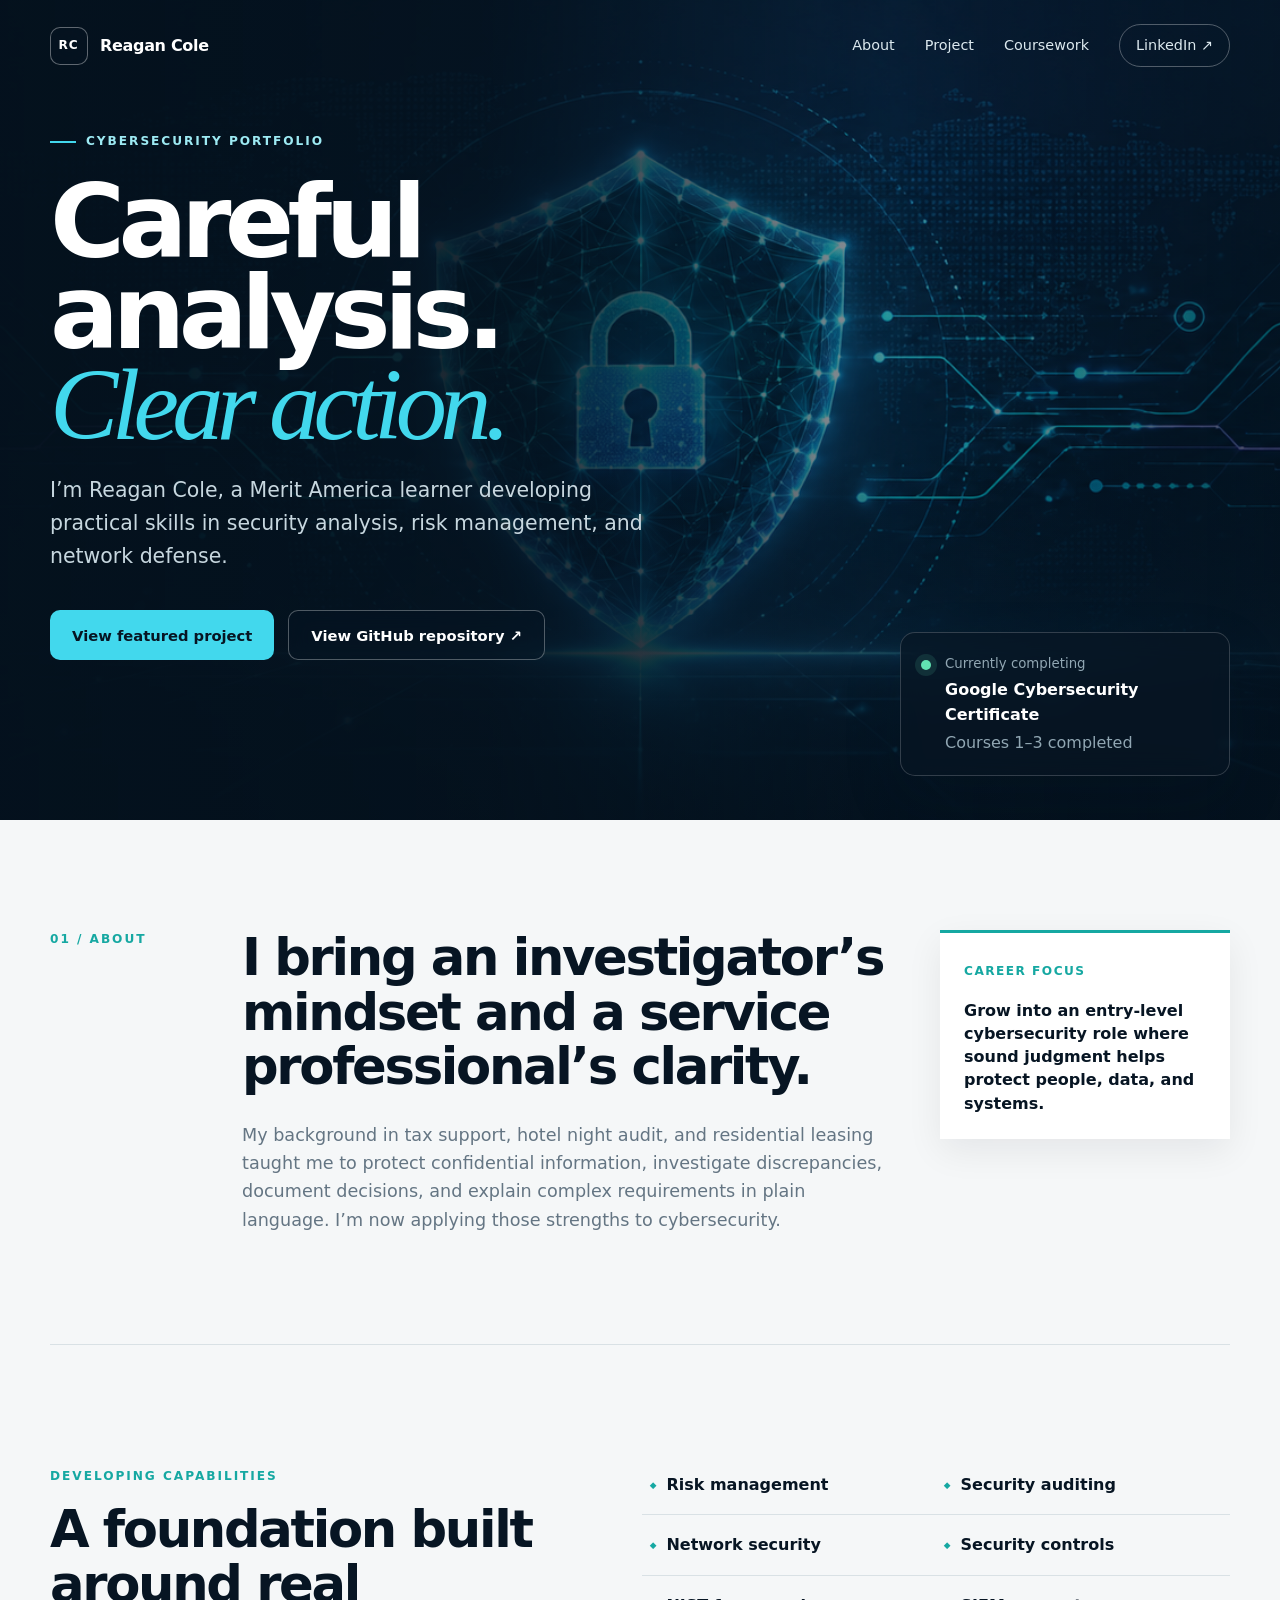
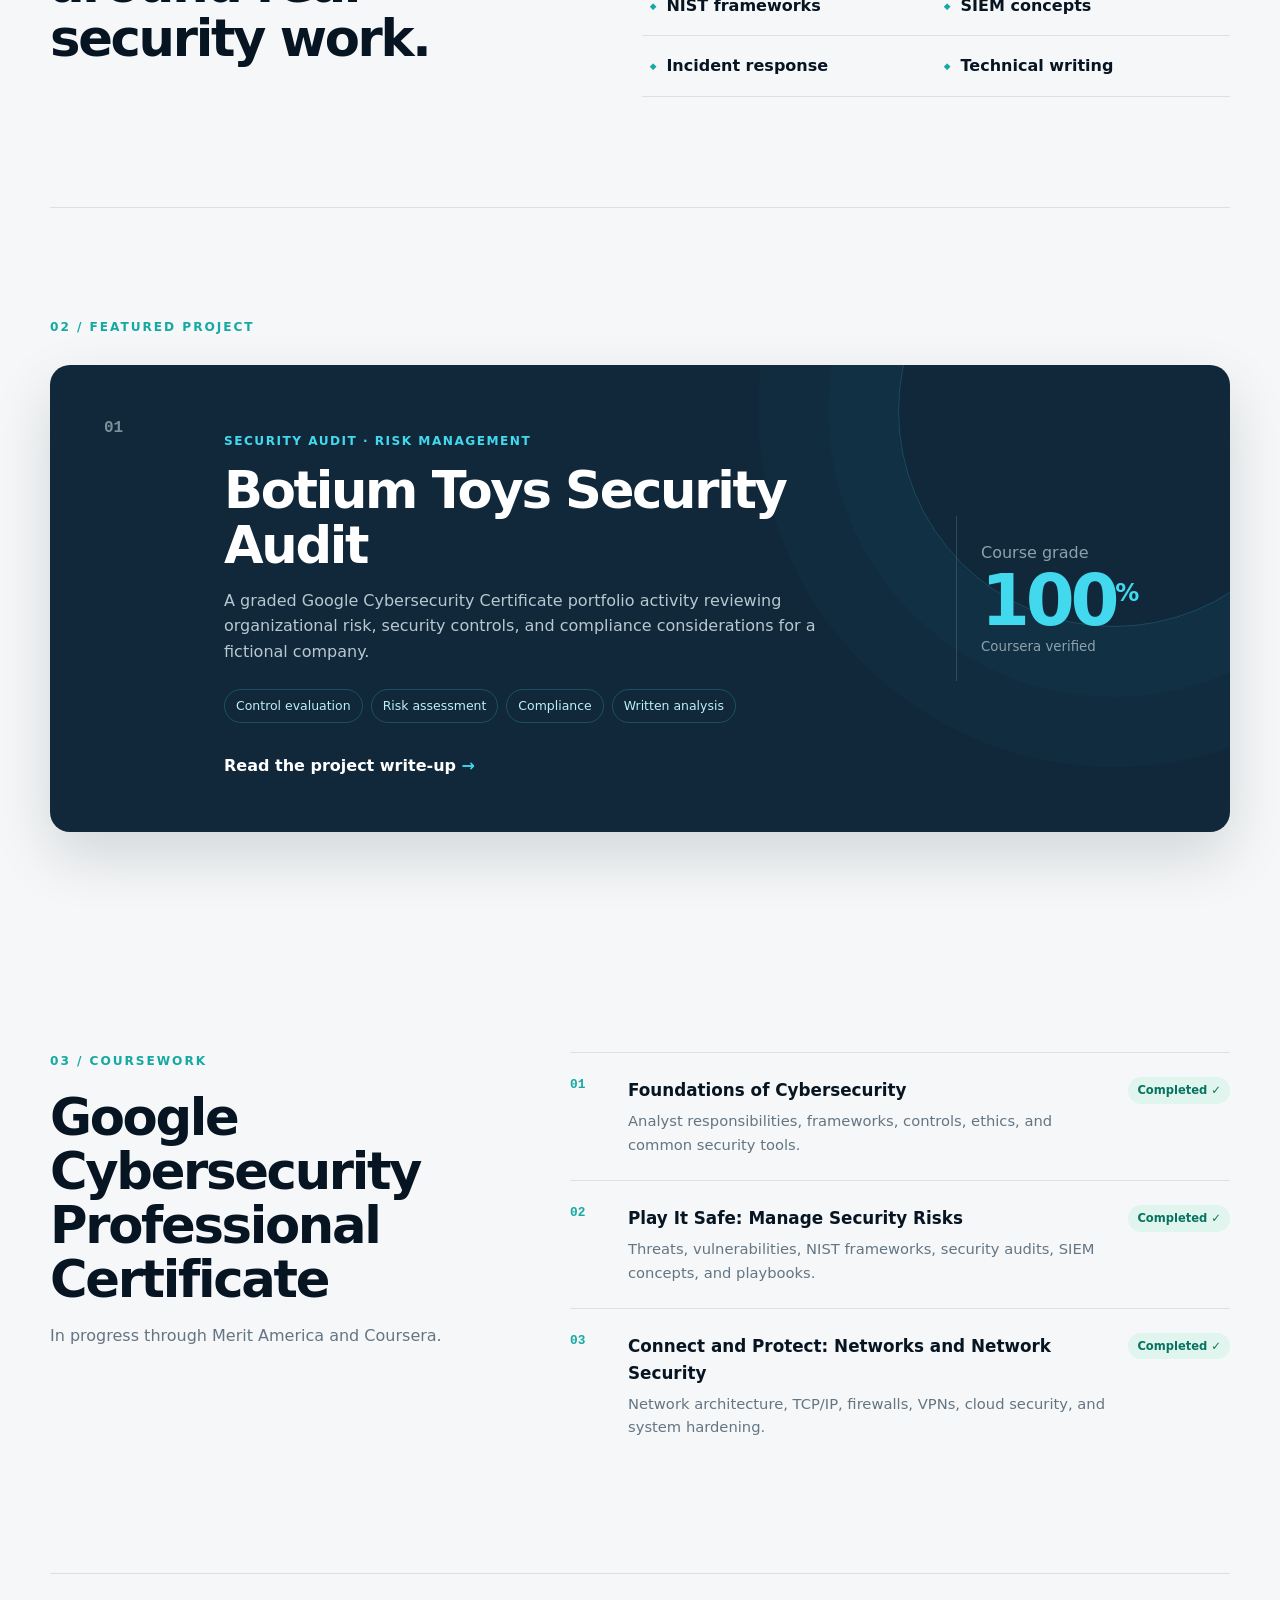
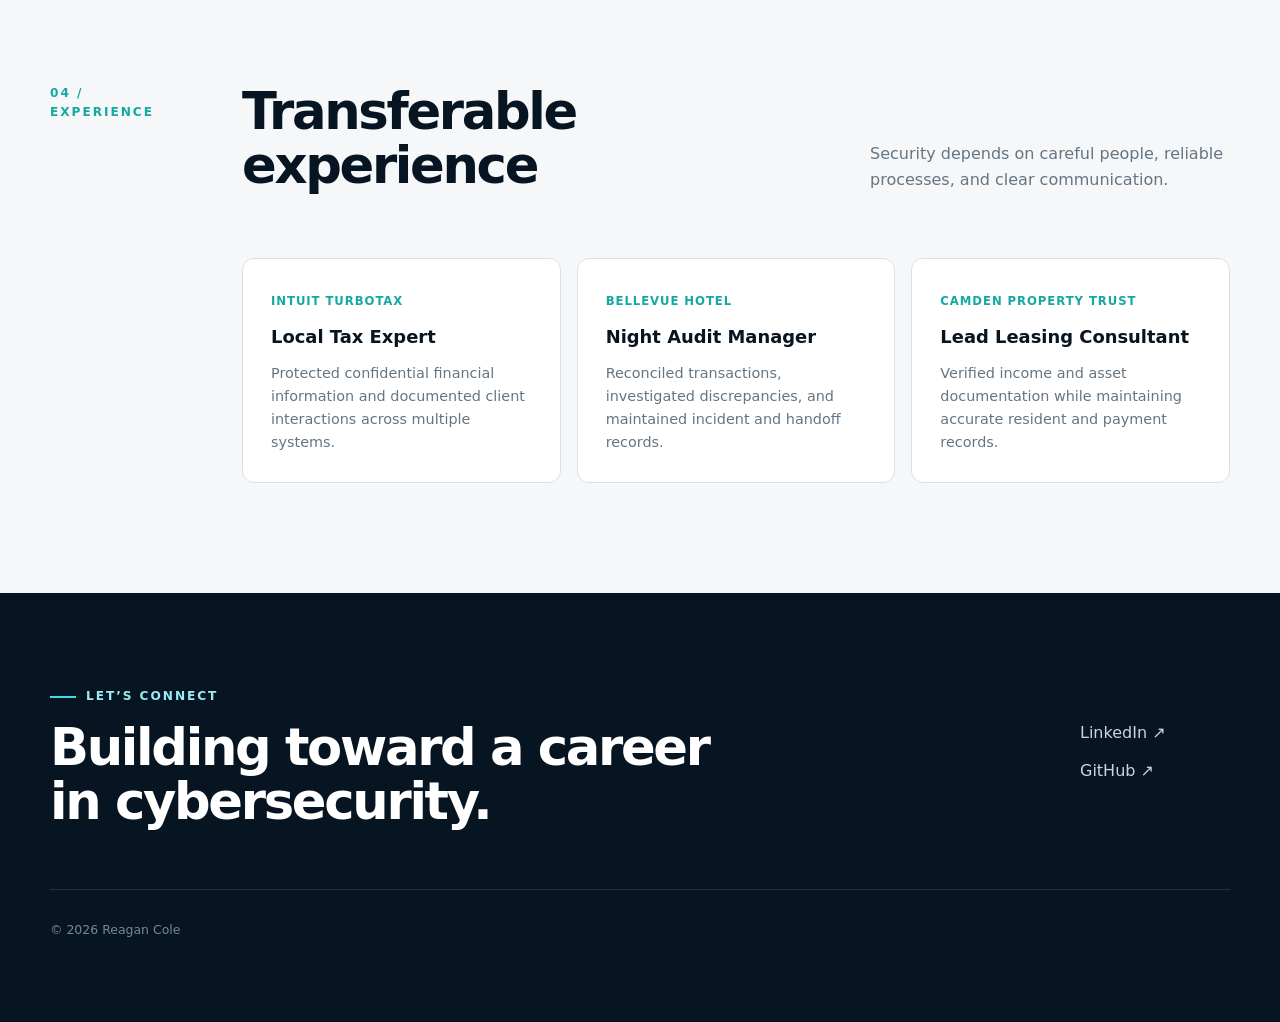
==== index.html @ c6ee8e2c "Add GitHub Pages portfolio site" ====
<!doctype html>
<html lang="en">
<head>
  <meta charset="utf-8">
  <meta name="viewport" content="width=device-width, initial-scale=1">
  <meta name="description" content="Reagan Cole's cybersecurity portfolio, featuring hands-on security projects and Google Cybersecurity Professional Certificate coursework.">
  <meta name="theme-color" content="#071523">
  <title>Reagan Cole | Cybersecurity Portfolio</title>
  <link rel="stylesheet" href="styles.css">
</head>
<body>
  <a class="skip-link" href="#main">Skip to content</a>

  <header class="site-header">
    <a class="brand" href="#top" aria-label="Reagan Cole, home">
      <span class="brand-mark" aria-hidden="true">RC</span>
      <span>Reagan Cole</span>
    </a>
    <nav aria-label="Main navigation">
      <a href="#about">About</a>
      <a href="#project">Project</a>
      <a href="#coursework">Coursework</a>
      <a class="nav-cta" href="https://www.linkedin.com/in/reagancole">LinkedIn ↗</a>
    </nav>
  </header>

  <main id="main">
    <section class="hero" id="top">
      <img class="hero-art" src="assets/cybersecurity-banner.png" alt="An illuminated digital shield connected to a global security network">
      <div class="hero-overlay"></div>
      <div class="hero-content">
        <p class="eyebrow"><span></span> Cybersecurity portfolio</p>
        <h1>Careful analysis.<br><em>Clear action.</em></h1>
        <p class="hero-copy">I’m Reagan Cole, a Merit America learner developing practical skills in security analysis, risk management, and network defense.</p>
        <div class="hero-actions">
          <a class="button button-primary" href="#project">View featured project</a>
          <a class="button button-secondary" href="https://github.com/rcole051494-star/cybersecurity-portfolio">View GitHub repository ↗</a>
        </div>
      </div>
      <div class="status-card" aria-label="Current learning status">
        <span class="status-dot" aria-hidden="true"></span>
        <div>
          <small>Currently completing</small>
          <strong>Google Cybersecurity Certificate</strong>
          <span>Courses 1–3 completed</span>
        </div>
      </div>
    </section>

    <section class="section intro" id="about">
      <div class="section-label">01 / About</div>
      <div class="intro-copy">
        <h2>I bring an investigator’s mindset and a service professional’s clarity.</h2>
        <p>My background in tax support, hotel night audit, and residential leasing taught me to protect confidential information, investigate discrepancies, document decisions, and explain complex requirements in plain language. I’m now applying those strengths to cybersecurity.</p>
      </div>
      <aside class="focus-note">
        <span>Career focus</span>
        <p>Grow into an entry-level cybersecurity role where sound judgment helps protect people, data, and systems.</p>
      </aside>
    </section>

    <section class="section skills" aria-labelledby="skills-heading">
      <div>
        <p class="section-label">Developing capabilities</p>
        <h2 id="skills-heading">A foundation built around real security work.</h2>
      </div>
      <div class="skill-grid">
        <span>Risk management</span>
        <span>Security auditing</span>
        <span>Network security</span>
        <span>Security controls</span>
        <span>NIST frameworks</span>
        <span>SIEM concepts</span>
        <span>Incident response</span>
        <span>Technical writing</span>
      </div>
    </section>

    <section class="section project-section" id="project">
      <div class="section-label">02 / Featured project</div>
      <article class="project-card">
        <div class="project-number">01</div>
        <div class="project-main">
          <p class="project-kicker">Security audit · Risk management</p>
          <h2>Botium Toys Security Audit</h2>
          <p>A graded Google Cybersecurity Certificate portfolio activity reviewing organizational risk, security controls, and compliance considerations for a fictional company.</p>
          <ul class="project-tags" aria-label="Project skills">
            <li>Control evaluation</li>
            <li>Risk assessment</li>
            <li>Compliance</li>
            <li>Written analysis</li>
          </ul>
          <a class="text-link" href="projects/botium-toys-security-audit/">Read the project write-up <span>→</span></a>
        </div>
        <div class="score" aria-label="Project grade: 100 percent">
          <span>Course grade</span>
          <strong>100<sup>%</sup></strong>
          <small>Coursera verified</small>
        </div>
      </article>
    </section>

    <section class="section coursework" id="coursework">
      <div class="coursework-heading">
        <div class="section-label">03 / Coursework</div>
        <h2>Google Cybersecurity Professional Certificate</h2>
        <p>In progress through Merit America and Coursera.</p>
      </div>
      <ol class="course-list">
        <li>
          <span class="course-index">01</span>
          <div><strong>Foundations of Cybersecurity</strong><p>Analyst responsibilities, frameworks, controls, ethics, and common security tools.</p></div>
          <span class="complete">Completed ✓</span>
        </li>
        <li>
          <span class="course-index">02</span>
          <div><strong>Play It Safe: Manage Security Risks</strong><p>Threats, vulnerabilities, NIST frameworks, security audits, SIEM concepts, and playbooks.</p></div>
          <span class="complete">Completed ✓</span>
        </li>
        <li>
          <span class="course-index">03</span>
          <div><strong>Connect and Protect: Networks and Network Security</strong><p>Network architecture, TCP/IP, firewalls, VPNs, cloud security, and system hardening.</p></div>
          <span class="complete">Completed ✓</span>
        </li>
      </ol>
    </section>

    <section class="section experience" id="experience">
      <div class="section-label">04 / Experience</div>
      <div class="experience-heading">
        <h2>Transferable experience</h2>
        <p>Security depends on careful people, reliable processes, and clear communication.</p>
      </div>
      <div class="experience-grid">
        <article><span>Intuit TurboTax</span><h3>Local Tax Expert</h3><p>Protected confidential financial information and documented client interactions across multiple systems.</p></article>
        <article><span>Bellevue Hotel</span><h3>Night Audit Manager</h3><p>Reconciled transactions, investigated discrepancies, and maintained incident and handoff records.</p></article>
        <article><span>Camden Property Trust</span><h3>Lead Leasing Consultant</h3><p>Verified income and asset documentation while maintaining accurate resident and payment records.</p></article>
      </div>
    </section>
  </main>

  <footer>
    <div>
      <p class="eyebrow"><span></span> Let’s connect</p>
      <h2>Building toward a career in cybersecurity.</h2>
    </div>
    <div class="footer-links">
      <a href="https://www.linkedin.com/in/reagancole">LinkedIn ↗</a>
      <a href="https://github.com/rcole051494-star">GitHub ↗</a>
    </div>
    <p class="copyright">© 2026 Reagan Cole</p>
  </footer>
</body>
</html>
---- styles.css ----
:root {
  --ink: #071523;
  --ink-soft: #10283a;
  --paper: #f5f7f8;
  --white: #ffffff;
  --muted: #647583;
  --line: #d9e1e5;
  --cyan: #42d8ed;
  --teal: #16a8a2;
  --blue: #2b79ff;
  --radius: 20px;
  --shadow: 0 24px 60px rgba(7, 21, 35, .14);
}

* { box-sizing: border-box; }
html { scroll-behavior: smooth; }
body { margin: 0; color: var(--ink); background: var(--paper); font-family: Inter, ui-sans-serif, system-ui, -apple-system, BlinkMacSystemFont, "Segoe UI", sans-serif; line-height: 1.6; }
a { color: inherit; }
.skip-link { position: fixed; z-index: 99; left: 1rem; top: -4rem; padding: .7rem 1rem; color: var(--white); background: var(--blue); border-radius: 8px; }
.skip-link:focus { top: 1rem; }

.site-header { position: absolute; z-index: 10; inset: 0 0 auto; display: flex; align-items: center; justify-content: space-between; width: min(1180px, calc(100% - 48px)); margin: 0 auto; padding: 24px 0; color: var(--white); }
.brand { display: flex; align-items: center; gap: 12px; font-weight: 720; text-decoration: none; letter-spacing: -.02em; }
.brand-mark { display: grid; place-items: center; width: 38px; height: 38px; border: 1px solid rgba(255,255,255,.36); background: rgba(7,21,35,.5); border-radius: 10px; font-size: .76rem; letter-spacing: .08em; backdrop-filter: blur(10px); }
nav { display: flex; align-items: center; gap: 30px; font-size: .9rem; }
nav a { color: #dce9ef; text-decoration: none; }
nav a:hover, nav a:focus-visible { color: var(--cyan); }
.nav-cta { padding: 9px 16px; border: 1px solid rgba(255,255,255,.3); border-radius: 999px; }

.hero { position: relative; min-height: 760px; display: grid; align-items: center; overflow: hidden; color: var(--white); background: var(--ink); }
.hero-art, .hero-overlay { position: absolute; inset: 0; width: 100%; height: 100%; }
.hero-art { object-fit: cover; opacity: .74; }
.hero-overlay { background: linear-gradient(90deg, rgba(4,17,29,.98) 0%, rgba(4,17,29,.86) 38%, rgba(4,17,29,.24) 70%, rgba(4,17,29,.56) 100%), linear-gradient(0deg, rgba(4,17,29,.86), transparent 45%); }
.hero-content { position: relative; z-index: 2; width: min(1180px, calc(100% - 48px)); margin: 0 auto; padding: 120px 0 160px; }
.eyebrow, .section-label { color: var(--teal); font-size: .76rem; font-weight: 800; letter-spacing: .16em; text-transform: uppercase; }
.eyebrow { display: flex; align-items: center; gap: 10px; color: #9deaf3; }
.eyebrow span { width: 26px; height: 2px; background: var(--cyan); }
.hero h1 { max-width: 760px; margin: 24px 0; font-size: clamp(3.5rem, 8vw, 7.8rem); line-height: .89; letter-spacing: -.065em; }
.hero h1 em { color: var(--cyan); font-family: Georgia, serif; font-weight: 400; }
.hero-copy { max-width: 600px; color: #c7d7df; font-size: clamp(1.05rem, 2vw, 1.28rem); }
.hero-actions { display: flex; flex-wrap: wrap; gap: 14px; margin-top: 38px; }
.button { display: inline-flex; align-items: center; justify-content: center; min-height: 50px; padding: 0 22px; border-radius: 10px; font-size: .92rem; font-weight: 760; text-decoration: none; transition: transform .2s ease, background .2s ease; }
.button:hover { transform: translateY(-2px); }
.button-primary { color: var(--ink); background: var(--cyan); }
.button-secondary { color: var(--white); border: 1px solid rgba(255,255,255,.3); background: rgba(7,21,35,.4); backdrop-filter: blur(10px); }
.status-card { position: absolute; z-index: 3; right: max(24px, calc((100% - 1180px) / 2)); bottom: 44px; display: flex; gap: 14px; width: 330px; padding: 20px; border: 1px solid rgba(255,255,255,.18); background: rgba(7,21,35,.72); border-radius: 15px; box-shadow: var(--shadow); backdrop-filter: blur(14px); }
.status-dot { flex: 0 0 auto; width: 10px; height: 10px; margin-top: 7px; background: #62e3b2; border-radius: 50%; box-shadow: 0 0 0 6px rgba(98,227,178,.12); }
.status-card small, .status-card span { display: block; color: #91a7b3; }
.status-card strong { display: block; margin: 2px 0; }

.section { width: min(1180px, calc(100% - 48px)); margin: 0 auto; padding: 110px 0; }
.section h2 { margin: 0; font-size: clamp(2rem, 4vw, 3.8rem); line-height: 1.06; letter-spacing: -.045em; }
.intro { display: grid; grid-template-columns: 140px 1fr 290px; gap: 52px; align-items: start; }
.intro-copy p { max-width: 700px; margin: 28px 0 0; color: var(--muted); font-size: 1.1rem; }
.focus-note { padding: 24px; border-top: 3px solid var(--teal); background: var(--white); box-shadow: 0 12px 34px rgba(7,21,35,.07); }
.focus-note span { color: var(--teal); font-size: .76rem; font-weight: 800; letter-spacing: .12em; text-transform: uppercase; }
.focus-note p { margin-bottom: 0; font-weight: 680; line-height: 1.45; }

.skills { display: grid; grid-template-columns: 1fr 1.15fr; gap: 80px; border-top: 1px solid var(--line); }
.skills h2 { max-width: 520px; margin-top: 16px; }
.skill-grid { display: grid; grid-template-columns: 1fr 1fr; align-content: center; }
.skill-grid span { padding: 17px 8px; border-bottom: 1px solid var(--line); font-weight: 700; }
.skill-grid span::before { content: "◆"; margin-right: 10px; color: var(--teal); font-size: .55rem; vertical-align: 2px; }

.project-section { border-top: 1px solid var(--line); }
.project-card { position: relative; display: grid; grid-template-columns: 80px 1fr 220px; gap: 40px; margin-top: 28px; padding: 54px; color: var(--white); background: var(--ink-soft); border-radius: var(--radius); box-shadow: var(--shadow); overflow: hidden; }
.project-card::after { content: ""; position: absolute; right: -100px; top: -170px; width: 430px; height: 430px; border: 1px solid rgba(66,216,237,.2); border-radius: 50%; box-shadow: 0 0 0 70px rgba(66,216,237,.025), 0 0 0 140px rgba(66,216,237,.02); }
.project-number { color: #79909d; font: 700 1rem ui-monospace, monospace; }
.project-main { position: relative; z-index: 1; }
.project-kicker { color: var(--cyan); font-size: .76rem; font-weight: 800; letter-spacing: .12em; text-transform: uppercase; }
.project-main h2 { font-size: clamp(2rem, 4vw, 3.3rem); }
.project-main > p:not(.project-kicker) { max-width: 620px; color: #b7c8d0; }
.project-tags { display: flex; flex-wrap: wrap; gap: 8px; padding: 0; margin: 24px 0 30px; list-style: none; }
.project-tags li { padding: 6px 11px; color: #bdeff4; border: 1px solid rgba(66,216,237,.22); border-radius: 999px; font-size: .78rem; }
.text-link { color: var(--white); font-weight: 760; text-decoration: none; }
.text-link span { color: var(--cyan); transition: margin .2s; }
.text-link:hover span { margin-left: 5px; }
.score { position: relative; z-index: 1; align-self: center; padding: 24px; border-left: 1px solid rgba(255,255,255,.15); }
.score span, .score small { display: block; color: #8ca2ae; }
.score strong { display: block; color: var(--cyan); font-size: 4.4rem; line-height: 1; letter-spacing: -.06em; }
.score sup { font-size: 1.5rem; }

.coursework { display: grid; grid-template-columns: .8fr 1.2fr; gap: 80px; border-bottom: 1px solid var(--line); }
.coursework-heading p { color: var(--muted); }
.coursework-heading h2 { margin-top: 18px; }
.course-list { padding: 0; margin: 0; list-style: none; }
.course-list li { display: grid; grid-template-columns: 42px 1fr auto; gap: 16px; padding: 24px 0; border-top: 1px solid var(--line); }
.course-index { color: var(--teal); font: 700 .8rem ui-monospace, monospace; }
.course-list strong { font-size: 1.05rem; }
.course-list p { margin: 5px 0 0; color: var(--muted); font-size: .92rem; }
.complete { align-self: start; padding: 4px 9px; color: #08745f; background: #dff5ed; border-radius: 999px; font-size: .72rem; font-weight: 800; }

.experience { display: grid; grid-template-columns: 140px 1fr; gap: 52px; }
.experience-heading { display: flex; align-items: end; justify-content: space-between; gap: 30px; }
.experience-heading p { max-width: 360px; margin: 0; color: var(--muted); }
.experience-grid { grid-column: 2; display: grid; grid-template-columns: repeat(3, 1fr); gap: 16px; margin-top: 14px; }
.experience-grid article { padding: 28px; background: var(--white); border: 1px solid var(--line); border-radius: 12px; }
.experience-grid span { color: var(--teal); font-size: .73rem; font-weight: 800; letter-spacing: .08em; text-transform: uppercase; }
.experience-grid h3 { margin: 10px 0; font-size: 1.12rem; }
.experience-grid p { margin: 0; color: var(--muted); font-size: .9rem; }

footer { display: grid; grid-template-columns: 1fr auto; gap: 40px; padding: 82px max(24px, calc((100% - 1180px) / 2)); color: var(--white); background: var(--ink); }
footer h2 { max-width: 720px; margin: 15px 0 0; font-size: clamp(2rem, 4vw, 4rem); line-height: 1.05; letter-spacing: -.045em; }
.footer-links { display: flex; flex-direction: column; justify-content: center; gap: 12px; min-width: 150px; }
.footer-links a { color: #c7d7df; text-decoration: none; }
.footer-links a:hover { color: var(--cyan); }
.copyright { grid-column: 1 / -1; padding-top: 30px; margin: 20px 0 0; color: #718997; border-top: 1px solid rgba(255,255,255,.12); font-size: .78rem; }

@media (max-width: 900px) {
  nav a:not(.nav-cta) { display: none; }
  .hero { min-height: 720px; }
  .intro, .skills, .coursework, .experience { grid-template-columns: 1fr; gap: 28px; }
  .focus-note { max-width: 520px; }
  .project-card { grid-template-columns: 44px 1fr; }
  .score { grid-column: 2; border-left: 0; border-top: 1px solid rgba(255,255,255,.15); }
  .experience-grid { grid-column: 1; grid-template-columns: 1fr; }
  .experience-heading { display: block; }
  .experience-heading p { margin-top: 16px; }
}

@media (max-width: 600px) {
  .site-header, .hero-content, .section { width: min(100% - 32px, 1180px); }
  .site-header { padding-top: 16px; }
  .brand > span:last-child { display: none; }
  .hero { min-height: 760px; }
  .hero h1 { font-size: 3.45rem; }
  .hero-actions { align-items: stretch; flex-direction: column; }
  .status-card { right: 16px; bottom: 24px; width: calc(100% - 32px); }
  .section { padding: 78px 0; }
  .skill-grid { grid-template-columns: 1fr; }
  .project-card { grid-template-columns: 1fr; gap: 18px; padding: 30px 24px; }
  .score { grid-column: 1; }
  .course-list li { grid-template-columns: 36px 1fr; }
  .complete { grid-column: 2; width: max-content; }
  footer { grid-template-columns: 1fr; padding: 64px 24px; }
}

@media (prefers-reduced-motion: reduce) {
  html { scroll-behavior: auto; }
  *, *::before, *::after { transition: none !important; }
}
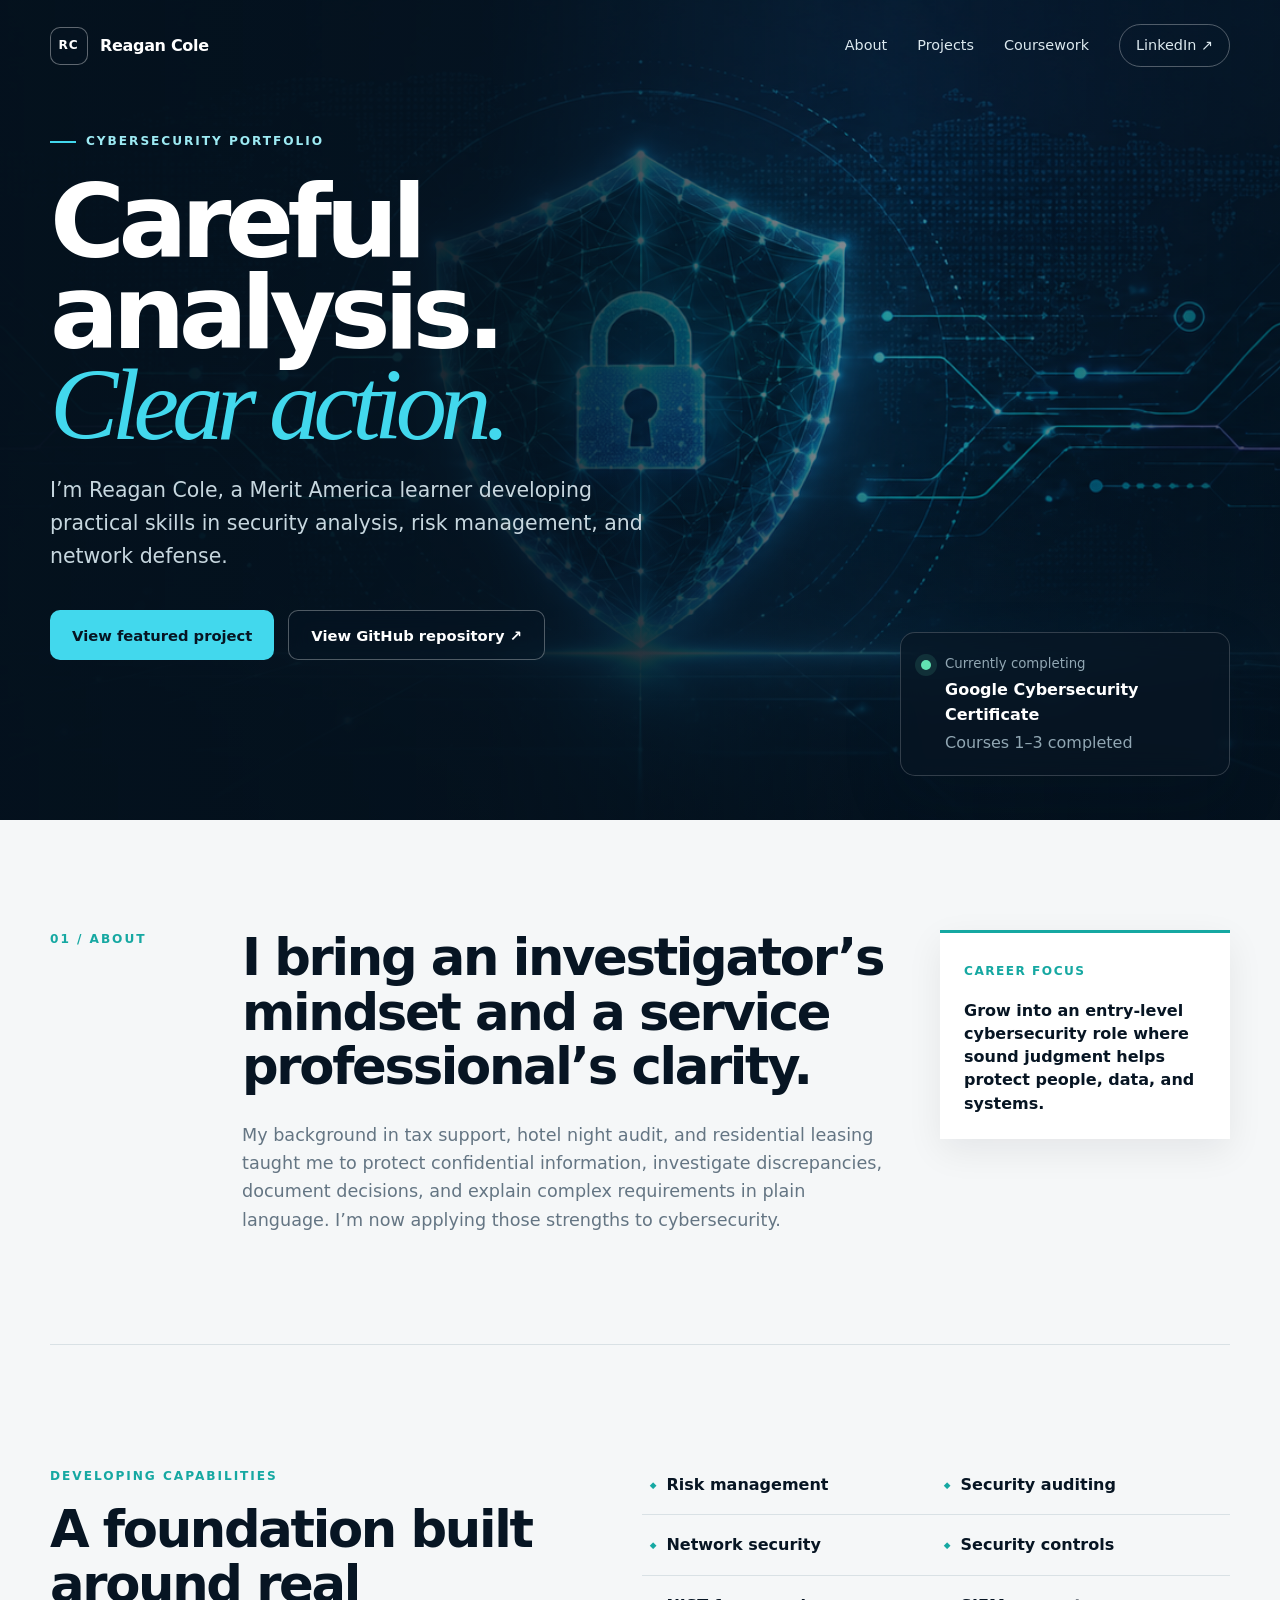
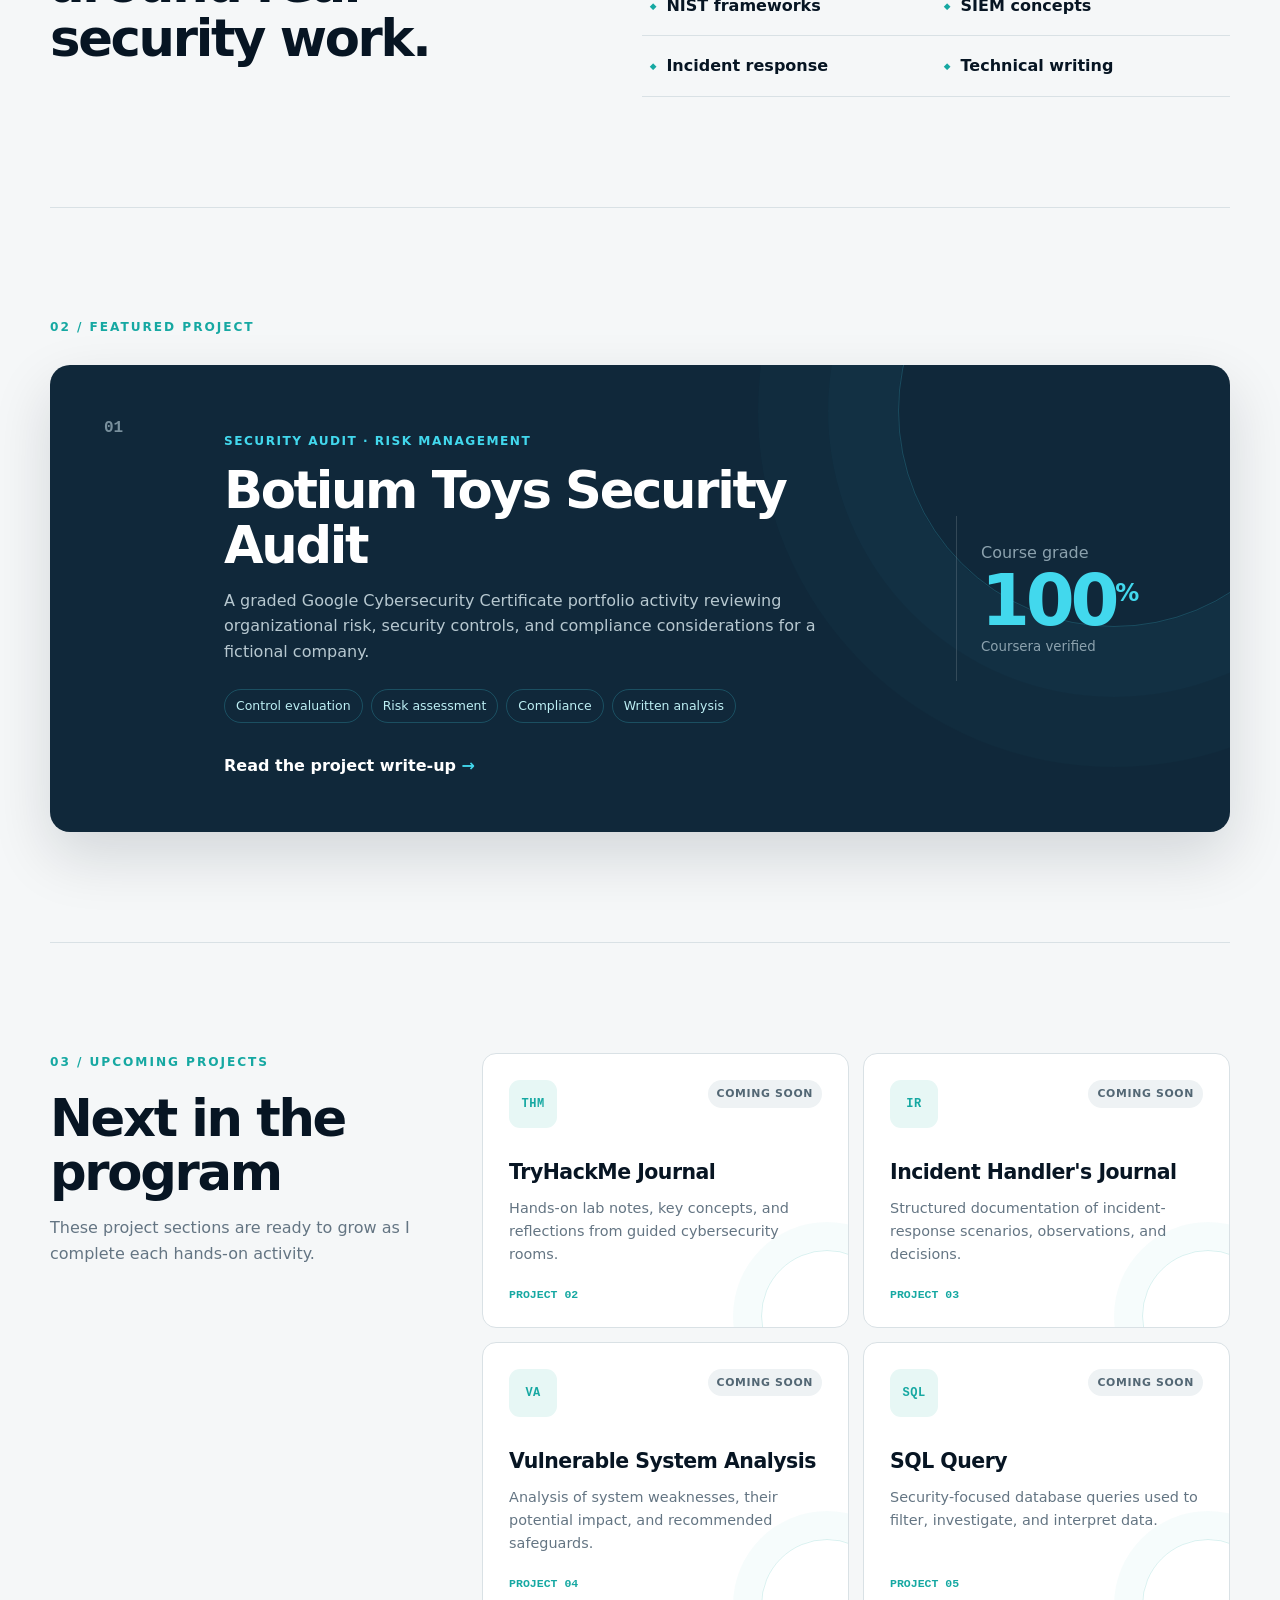
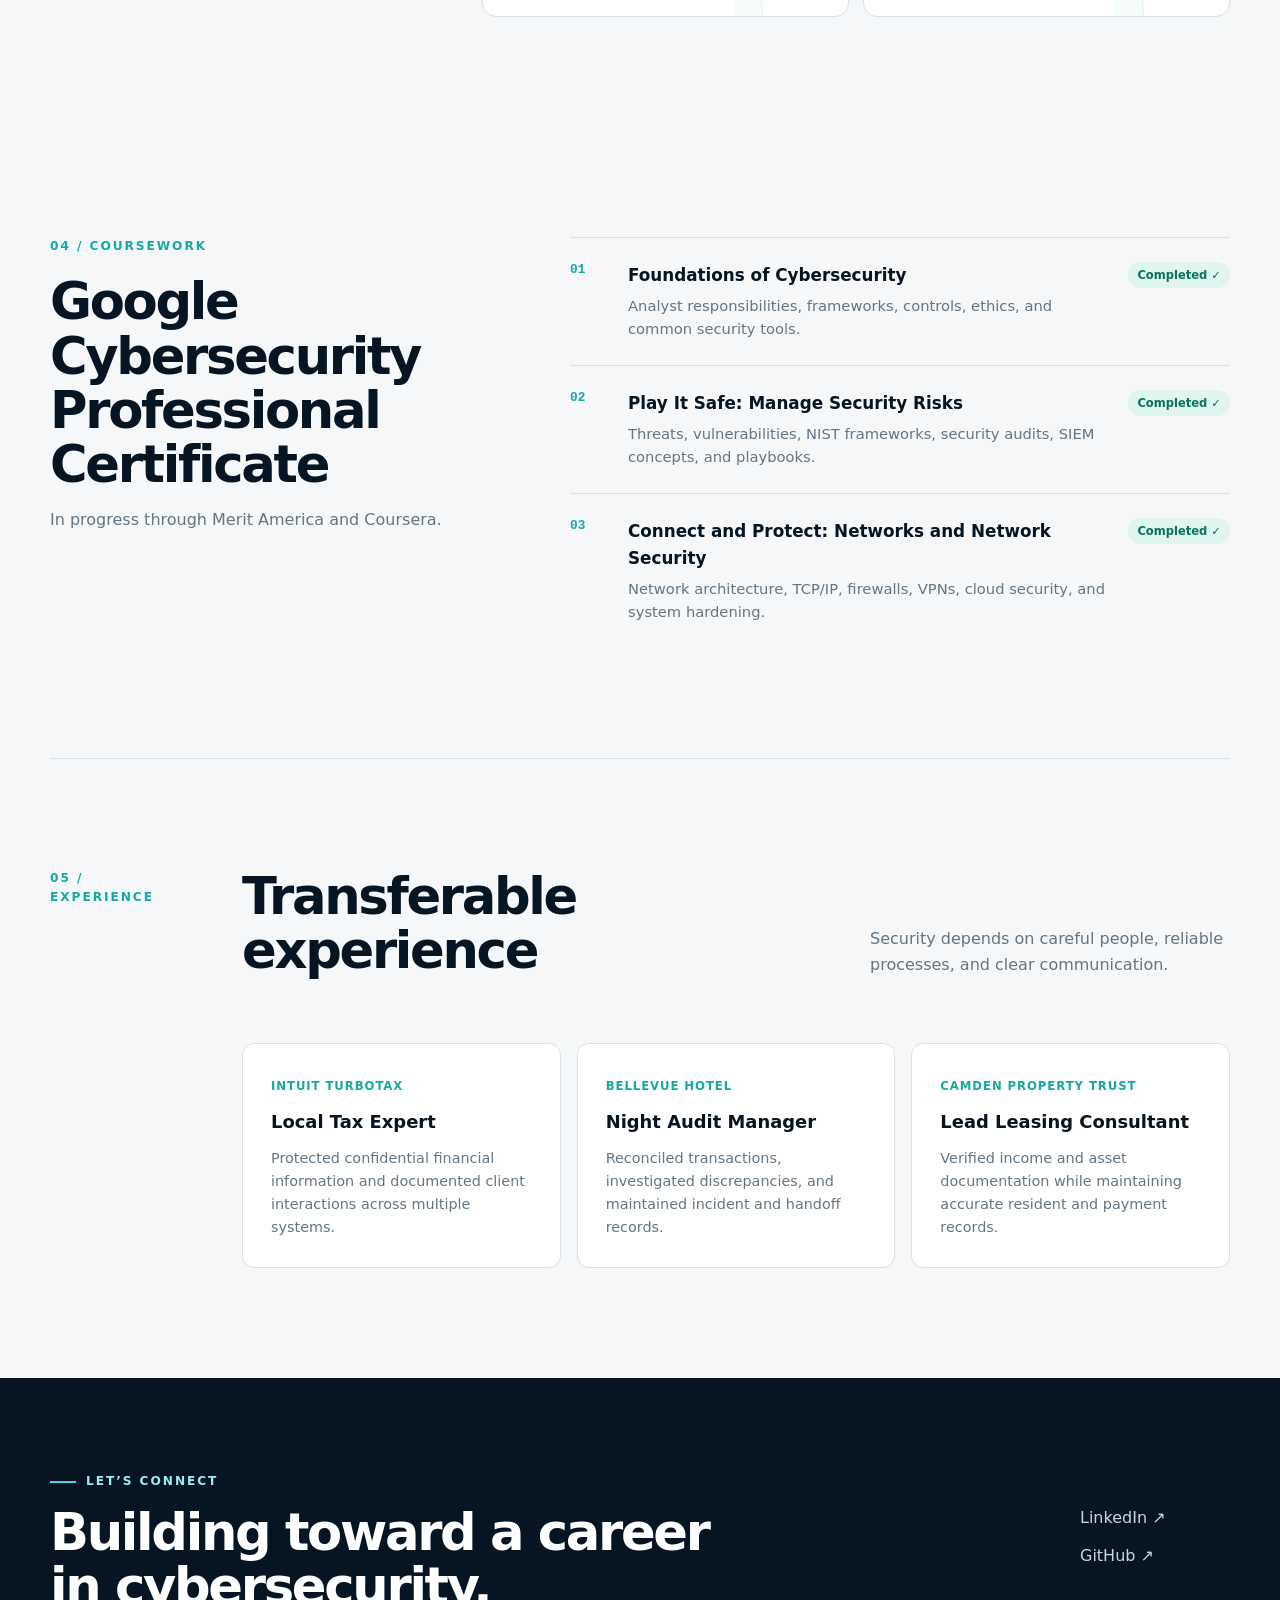
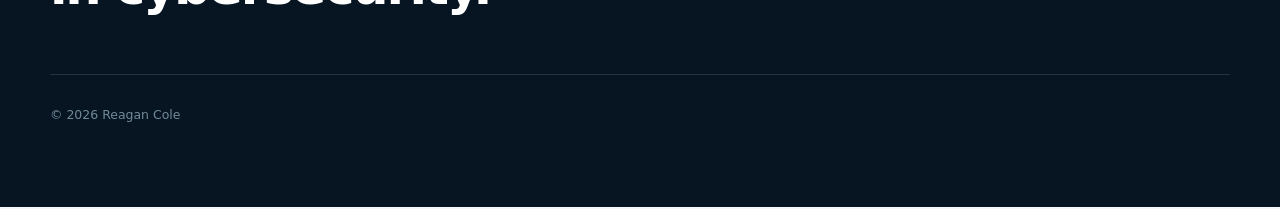
==== commit 8a25cbc8: "Add required upcoming project sections" ====
--- a/index.html
+++ b/index.html
@@ -18,7 +18,7 @@
     </a>
     <nav aria-label="Main navigation">
       <a href="#about">About</a>
-      <a href="#project">Project</a>
+      <a href="#project">Projects</a>
       <a href="#coursework">Coursework</a>
       <a class="nav-cta" href="https://www.linkedin.com/in/reagancole">LinkedIn ↗</a>
     </nav>
@@ -100,9 +100,47 @@
       </article>
     </section>
 
+    <section class="section upcoming-projects" id="upcoming-projects">
+      <div class="upcoming-heading">
+        <div class="section-label">03 / Upcoming projects</div>
+        <h2>Next in the program</h2>
+        <p>These project sections are ready to grow as I complete each hands-on activity.</p>
+      </div>
+      <div class="upcoming-grid">
+        <article class="upcoming-card" id="tryhackme-journal">
+          <div class="upcoming-icon" aria-hidden="true">THM</div>
+          <span class="coming-soon">Coming Soon</span>
+          <h3>TryHackMe Journal</h3>
+          <p>Hands-on lab notes, key concepts, and reflections from guided cybersecurity rooms.</p>
+          <span class="project-sequence">Project 02</span>
+        </article>
+        <article class="upcoming-card" id="incident-handlers-journal">
+          <div class="upcoming-icon" aria-hidden="true">IR</div>
+          <span class="coming-soon">Coming Soon</span>
+          <h3>Incident Handler's Journal</h3>
+          <p>Structured documentation of incident-response scenarios, observations, and decisions.</p>
+          <span class="project-sequence">Project 03</span>
+        </article>
+        <article class="upcoming-card" id="vulnerable-system-analysis">
+          <div class="upcoming-icon" aria-hidden="true">VA</div>
+          <span class="coming-soon">Coming Soon</span>
+          <h3>Vulnerable System Analysis</h3>
+          <p>Analysis of system weaknesses, their potential impact, and recommended safeguards.</p>
+          <span class="project-sequence">Project 04</span>
+        </article>
+        <article class="upcoming-card" id="sql-query">
+          <div class="upcoming-icon" aria-hidden="true">SQL</div>
+          <span class="coming-soon">Coming Soon</span>
+          <h3>SQL Query</h3>
+          <p>Security-focused database queries used to filter, investigate, and interpret data.</p>
+          <span class="project-sequence">Project 05</span>
+        </article>
+      </div>
+    </section>
+
     <section class="section coursework" id="coursework">
       <div class="coursework-heading">
-        <div class="section-label">03 / Coursework</div>
+        <div class="section-label">04 / Coursework</div>
         <h2>Google Cybersecurity Professional Certificate</h2>
         <p>In progress through Merit America and Coursera.</p>
       </div>
@@ -126,7 +164,7 @@
     </section>
 
     <section class="section experience" id="experience">
-      <div class="section-label">04 / Experience</div>
+      <div class="section-label">05 / Experience</div>
       <div class="experience-heading">
         <h2>Transferable experience</h2>
         <p>Security depends on careful people, reliable processes, and clear communication.</p>
--- a/styles.css
+++ b/styles.css
@@ -80,6 +80,18 @@
 .score strong { display: block; color: var(--cyan); font-size: 4.4rem; line-height: 1; letter-spacing: -.06em; }
 .score sup { font-size: 1.5rem; }
 
+.upcoming-projects { display: grid; grid-template-columns: .65fr 1.35fr; gap: 72px; border-top: 1px solid var(--line); }
+.upcoming-heading h2 { margin-top: 18px; }
+.upcoming-heading p { max-width: 400px; color: var(--muted); }
+.upcoming-grid { display: grid; grid-template-columns: repeat(2, 1fr); gap: 14px; }
+.upcoming-card { position: relative; display: flex; min-height: 270px; flex-direction: column; padding: 26px; background: var(--white); border: 1px solid var(--line); border-radius: 14px; overflow: hidden; }
+.upcoming-card::after { content: ""; position: absolute; right: -45px; bottom: -55px; width: 130px; height: 130px; border: 1px solid rgba(22,168,162,.16); border-radius: 50%; box-shadow: 0 0 0 28px rgba(22,168,162,.035); }
+.upcoming-icon { display: grid; place-items: center; width: 48px; height: 48px; color: var(--teal); background: #e7f7f5; border-radius: 11px; font: 800 .75rem ui-monospace, monospace; letter-spacing: .04em; }
+.coming-soon { position: absolute; top: 26px; right: 26px; padding: 5px 9px; color: #536774; background: #eef2f4; border-radius: 999px; font-size: .68rem; font-weight: 800; letter-spacing: .06em; text-transform: uppercase; }
+.upcoming-card h3 { margin: 28px 0 8px; font-size: 1.28rem; letter-spacing: -.025em; }
+.upcoming-card p { margin: 0; color: var(--muted); font-size: .9rem; }
+.project-sequence { position: relative; z-index: 1; margin-top: auto; padding-top: 22px; color: var(--teal); font: 700 .72rem ui-monospace, monospace; text-transform: uppercase; }
+
 .coursework { display: grid; grid-template-columns: .8fr 1.2fr; gap: 80px; border-bottom: 1px solid var(--line); }
 .coursework-heading p { color: var(--muted); }
 .coursework-heading h2 { margin-top: 18px; }
@@ -109,7 +121,7 @@
 @media (max-width: 900px) {
   nav a:not(.nav-cta) { display: none; }
   .hero { min-height: 720px; }
-  .intro, .skills, .coursework, .experience { grid-template-columns: 1fr; gap: 28px; }
+  .intro, .skills, .upcoming-projects, .coursework, .experience { grid-template-columns: 1fr; gap: 28px; }
   .focus-note { max-width: 520px; }
   .project-card { grid-template-columns: 44px 1fr; }
   .score { grid-column: 2; border-left: 0; border-top: 1px solid rgba(255,255,255,.15); }
@@ -128,6 +140,7 @@
   .status-card { right: 16px; bottom: 24px; width: calc(100% - 32px); }
   .section { padding: 78px 0; }
   .skill-grid { grid-template-columns: 1fr; }
+  .upcoming-grid { grid-template-columns: 1fr; }
   .project-card { grid-template-columns: 1fr; gap: 18px; padding: 30px 24px; }
   .score { grid-column: 1; }
   .course-list li { grid-template-columns: 36px 1fr; }
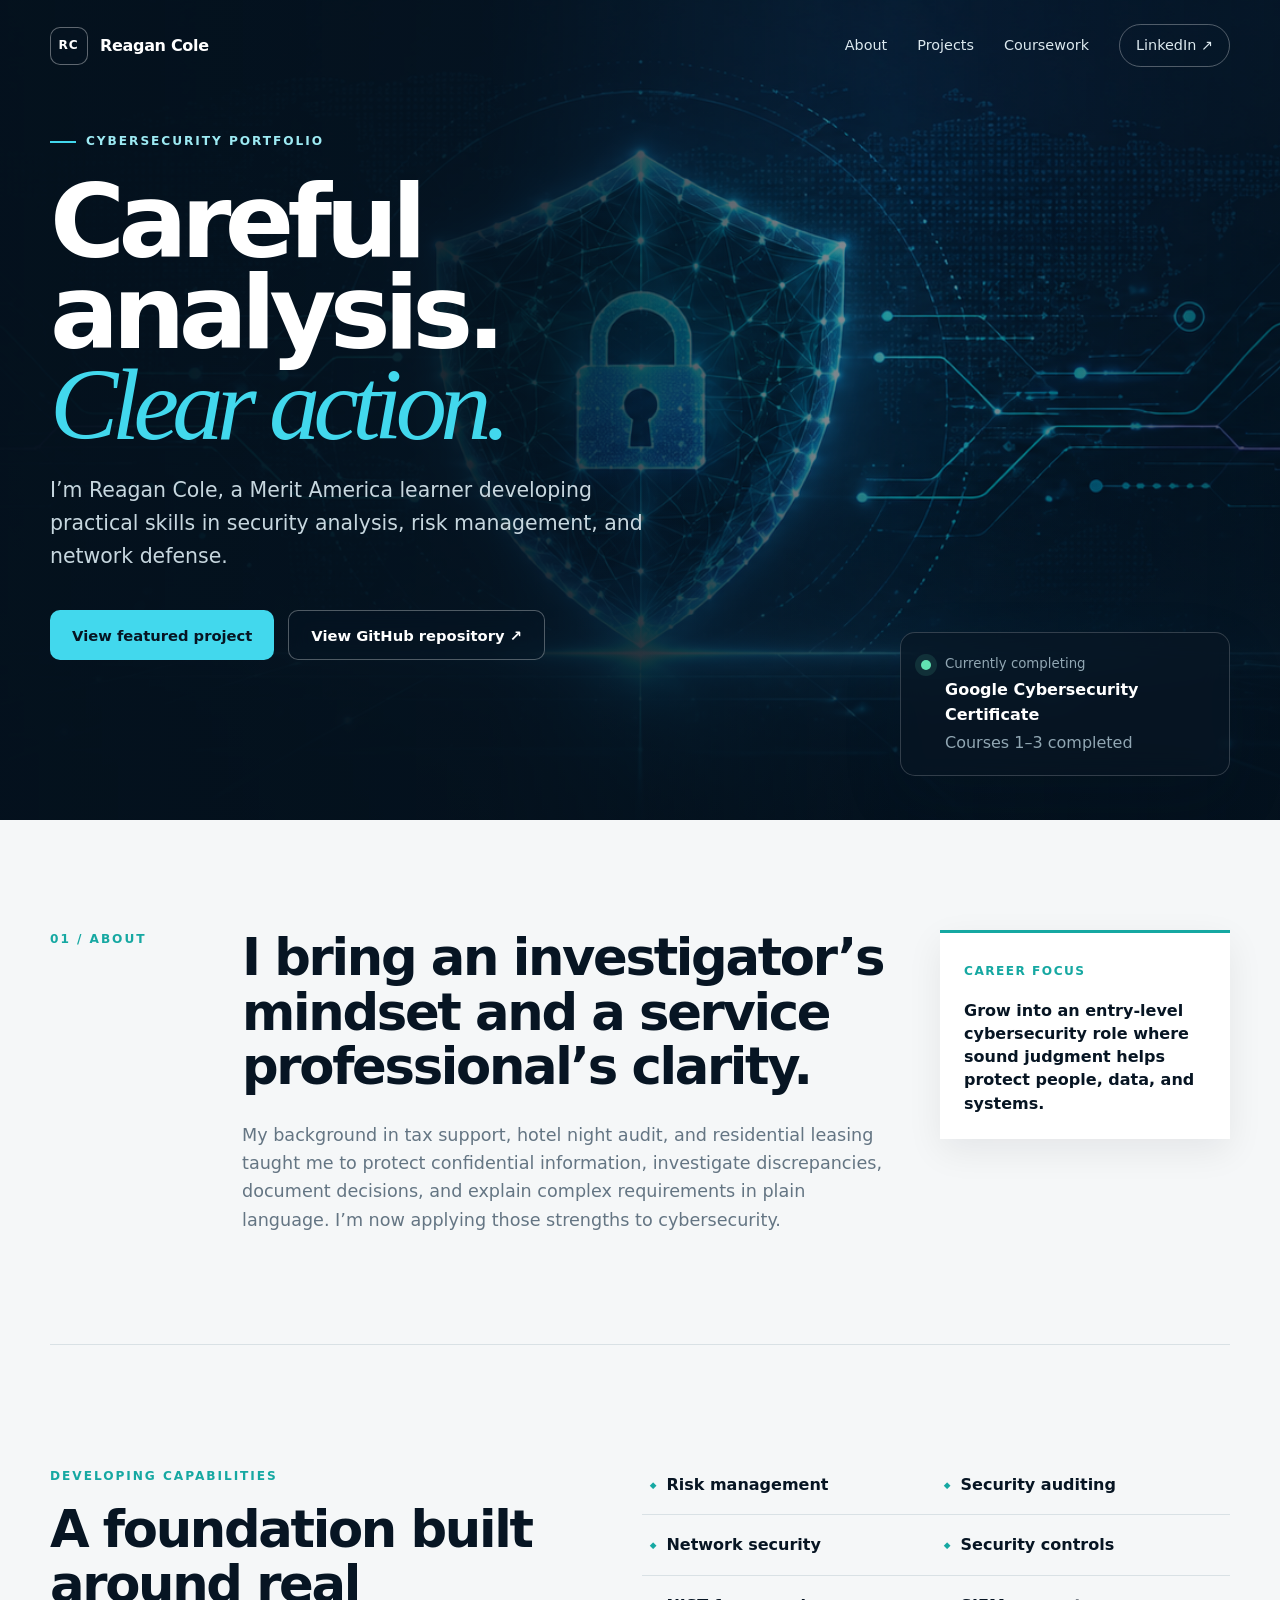
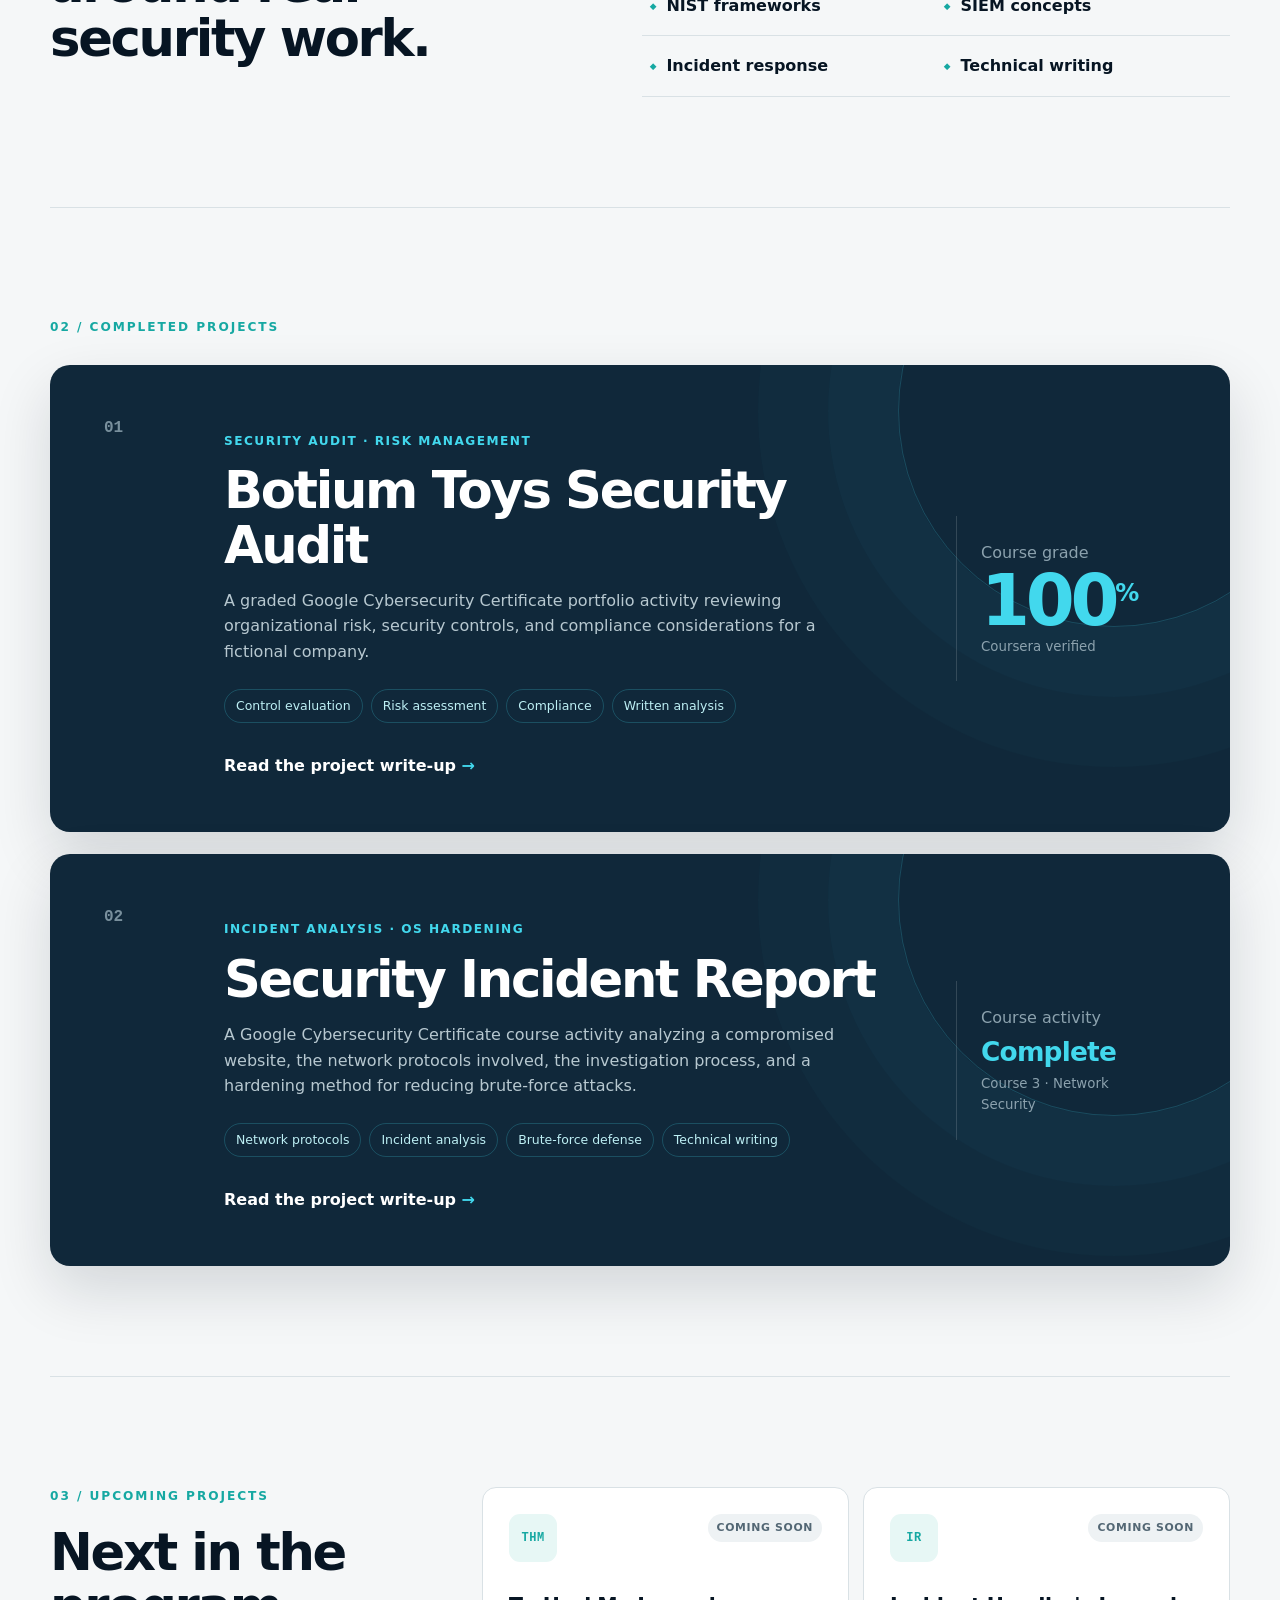
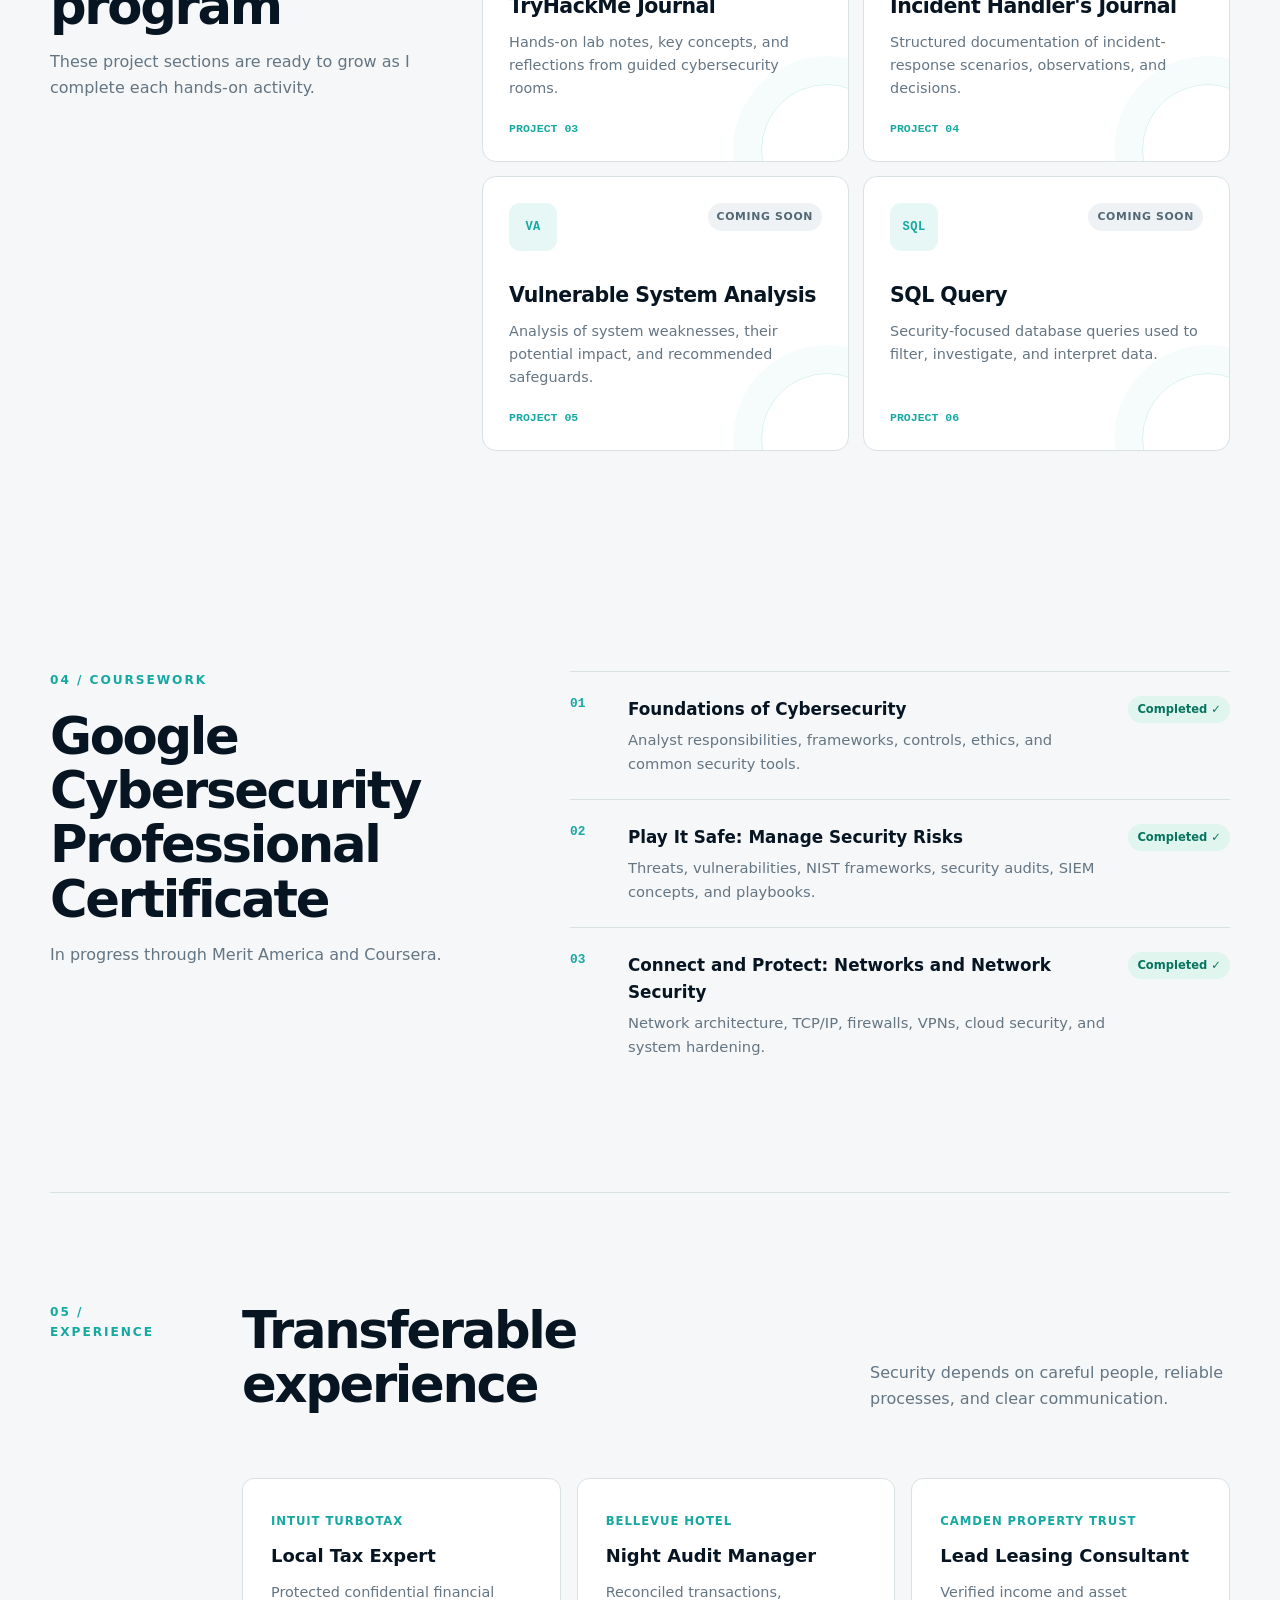
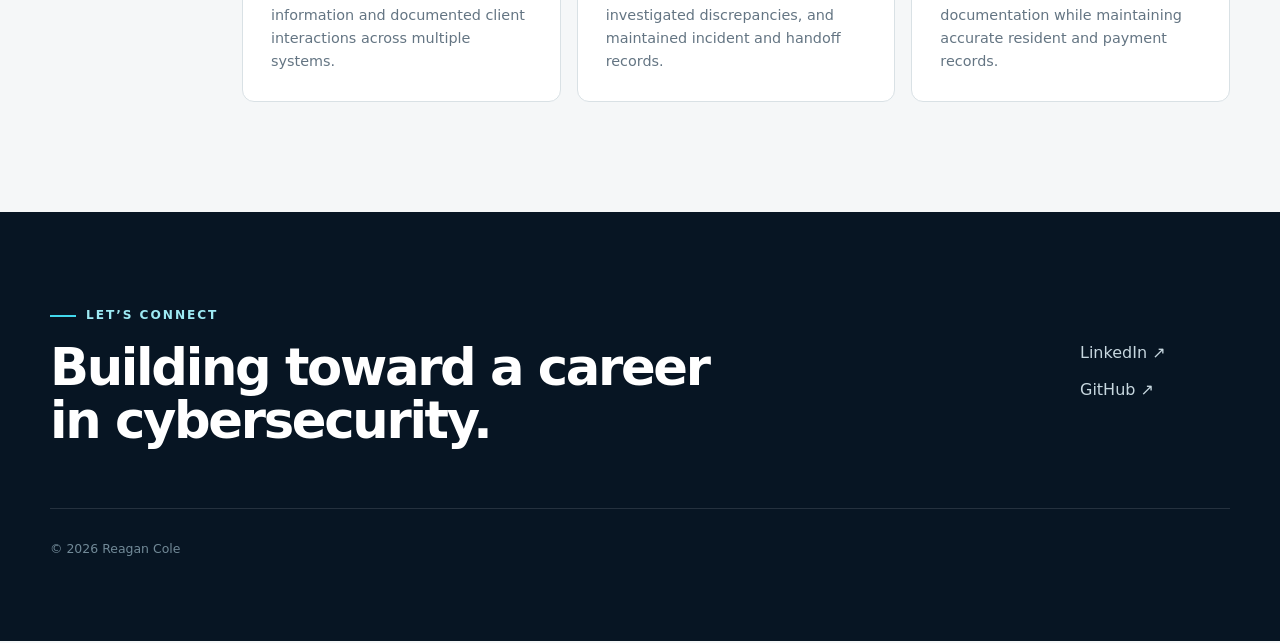
==== commit bf7abb61: "Add OS hardening incident report project" ====
--- a/index.html
+++ b/index.html
@@ -77,7 +77,8 @@
     </section>
 
     <section class="section project-section" id="project">
-      <div class="section-label">02 / Featured project</div>
+      <div class="section-label">02 / Completed projects</div>
+      <div class="project-stack">
       <article class="project-card">
         <div class="project-number">01</div>
         <div class="project-main">
@@ -98,6 +99,27 @@
           <small>Coursera verified</small>
         </div>
       </article>
+      <article class="project-card">
+        <div class="project-number">02</div>
+        <div class="project-main">
+          <p class="project-kicker">Incident analysis · OS hardening</p>
+          <h2>Security Incident Report</h2>
+          <p>A Google Cybersecurity Certificate course activity analyzing a compromised website, the network protocols involved, the investigation process, and a hardening method for reducing brute-force attacks.</p>
+          <ul class="project-tags" aria-label="Project skills">
+            <li>Network protocols</li>
+            <li>Incident analysis</li>
+            <li>Brute-force defense</li>
+            <li>Technical writing</li>
+          </ul>
+          <a class="text-link" href="projects/os-hardening-incident-report/">Read the project write-up <span>→</span></a>
+        </div>
+        <div class="score project-status" aria-label="Project status: completed">
+          <span>Course activity</span>
+          <strong>Complete</strong>
+          <small>Course 3 · Network Security</small>
+        </div>
+      </article>
+      </div>
     </section>
 
     <section class="section upcoming-projects" id="upcoming-projects">
@@ -112,28 +134,28 @@
           <span class="coming-soon">Coming Soon</span>
           <h3>TryHackMe Journal</h3>
           <p>Hands-on lab notes, key concepts, and reflections from guided cybersecurity rooms.</p>
-          <span class="project-sequence">Project 02</span>
+          <span class="project-sequence">Project 03</span>
         </article>
         <article class="upcoming-card" id="incident-handlers-journal">
           <div class="upcoming-icon" aria-hidden="true">IR</div>
           <span class="coming-soon">Coming Soon</span>
           <h3>Incident Handler's Journal</h3>
           <p>Structured documentation of incident-response scenarios, observations, and decisions.</p>
-          <span class="project-sequence">Project 03</span>
+          <span class="project-sequence">Project 04</span>
         </article>
         <article class="upcoming-card" id="vulnerable-system-analysis">
           <div class="upcoming-icon" aria-hidden="true">VA</div>
           <span class="coming-soon">Coming Soon</span>
           <h3>Vulnerable System Analysis</h3>
           <p>Analysis of system weaknesses, their potential impact, and recommended safeguards.</p>
-          <span class="project-sequence">Project 04</span>
+          <span class="project-sequence">Project 05</span>
         </article>
         <article class="upcoming-card" id="sql-query">
           <div class="upcoming-icon" aria-hidden="true">SQL</div>
           <span class="coming-soon">Coming Soon</span>
           <h3>SQL Query</h3>
           <p>Security-focused database queries used to filter, investigate, and interpret data.</p>
-          <span class="project-sequence">Project 05</span>
+          <span class="project-sequence">Project 06</span>
         </article>
       </div>
     </section>
--- a/styles.css
+++ b/styles.css
@@ -63,7 +63,8 @@
 .skill-grid span::before { content: "◆"; margin-right: 10px; color: var(--teal); font-size: .55rem; vertical-align: 2px; }
 
 .project-section { border-top: 1px solid var(--line); }
-.project-card { position: relative; display: grid; grid-template-columns: 80px 1fr 220px; gap: 40px; margin-top: 28px; padding: 54px; color: var(--white); background: var(--ink-soft); border-radius: var(--radius); box-shadow: var(--shadow); overflow: hidden; }
+.project-stack { display: grid; gap: 22px; margin-top: 28px; }
+.project-card { position: relative; display: grid; grid-template-columns: 80px 1fr 220px; gap: 40px; padding: 54px; color: var(--white); background: var(--ink-soft); border-radius: var(--radius); box-shadow: var(--shadow); overflow: hidden; }
 .project-card::after { content: ""; position: absolute; right: -100px; top: -170px; width: 430px; height: 430px; border: 1px solid rgba(66,216,237,.2); border-radius: 50%; box-shadow: 0 0 0 70px rgba(66,216,237,.025), 0 0 0 140px rgba(66,216,237,.02); }
 .project-number { color: #79909d; font: 700 1rem ui-monospace, monospace; }
 .project-main { position: relative; z-index: 1; }
@@ -79,6 +80,7 @@
 .score span, .score small { display: block; color: #8ca2ae; }
 .score strong { display: block; color: var(--cyan); font-size: 4.4rem; line-height: 1; letter-spacing: -.06em; }
 .score sup { font-size: 1.5rem; }
+.project-status strong { margin: 8px 0; font-size: 1.65rem; letter-spacing: -.03em; }
 
 .upcoming-projects { display: grid; grid-template-columns: .65fr 1.35fr; gap: 72px; border-top: 1px solid var(--line); }
 .upcoming-heading h2 { margin-top: 18px; }
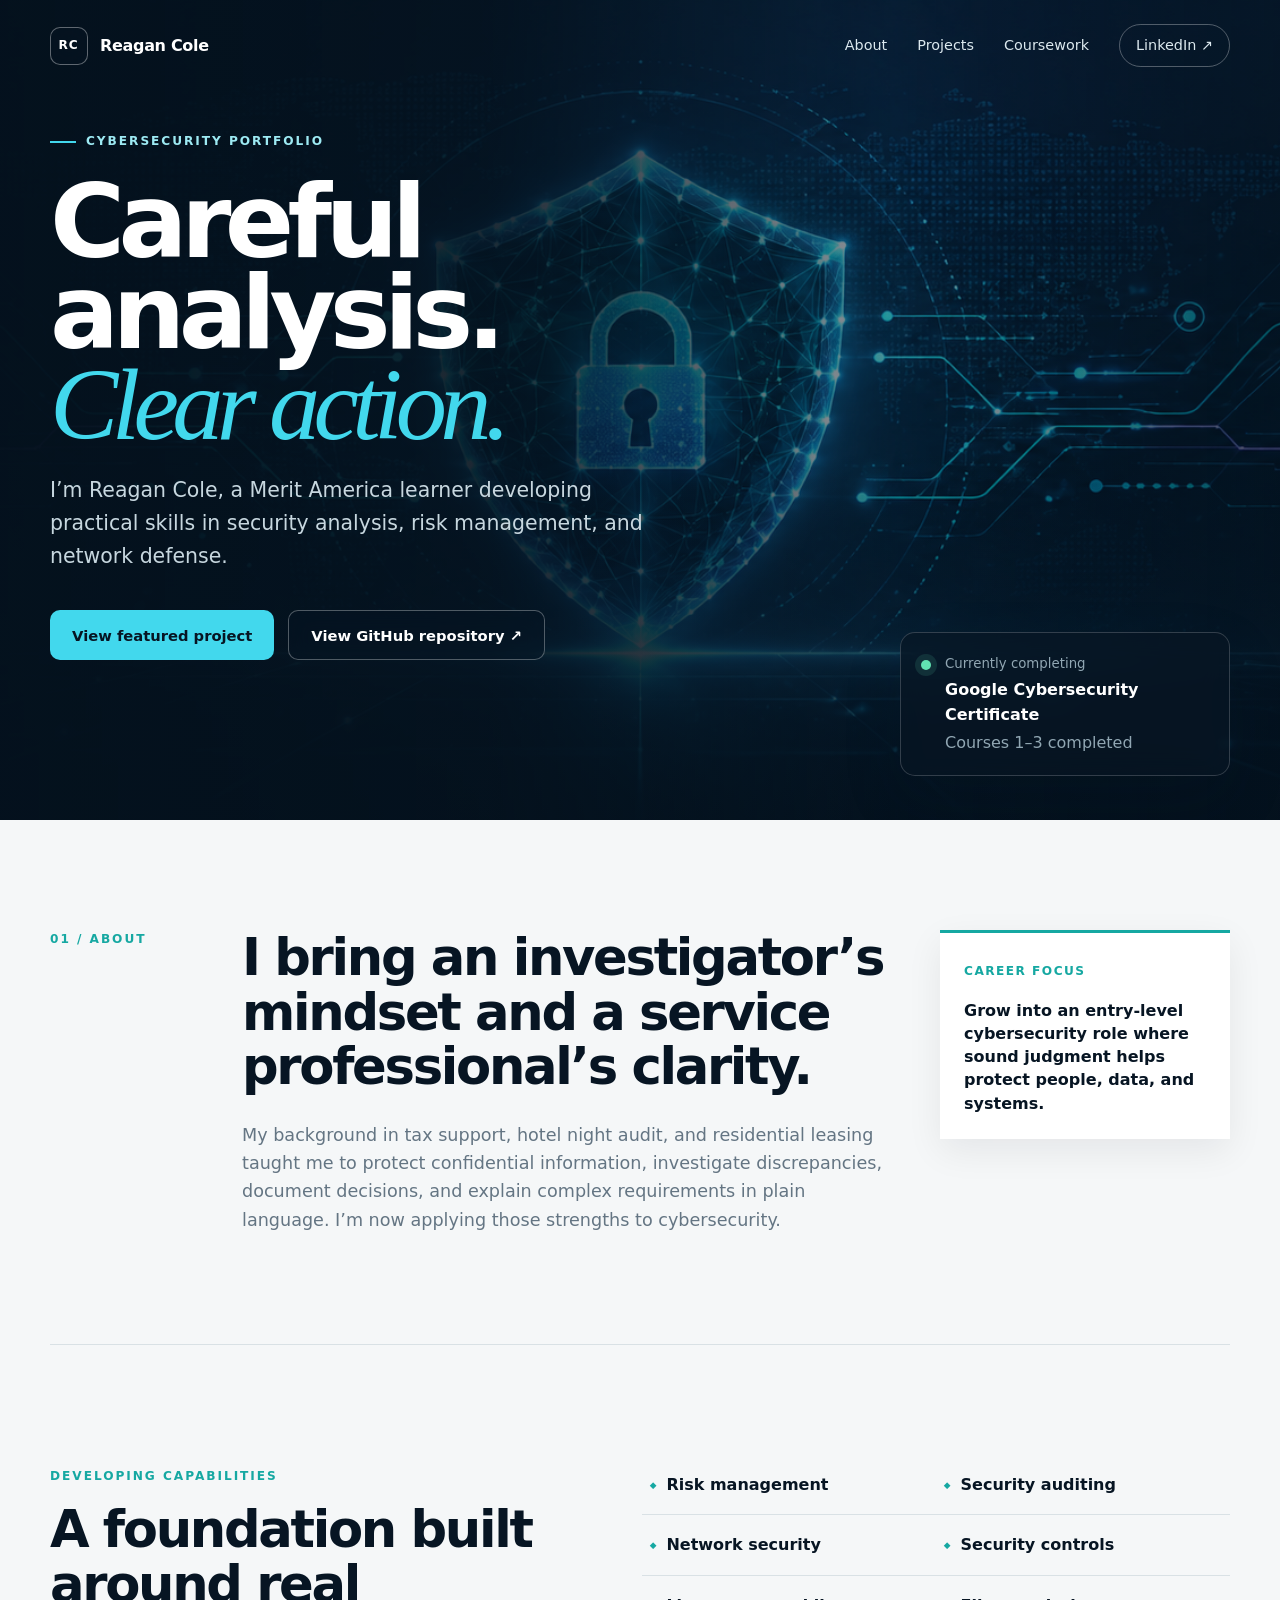
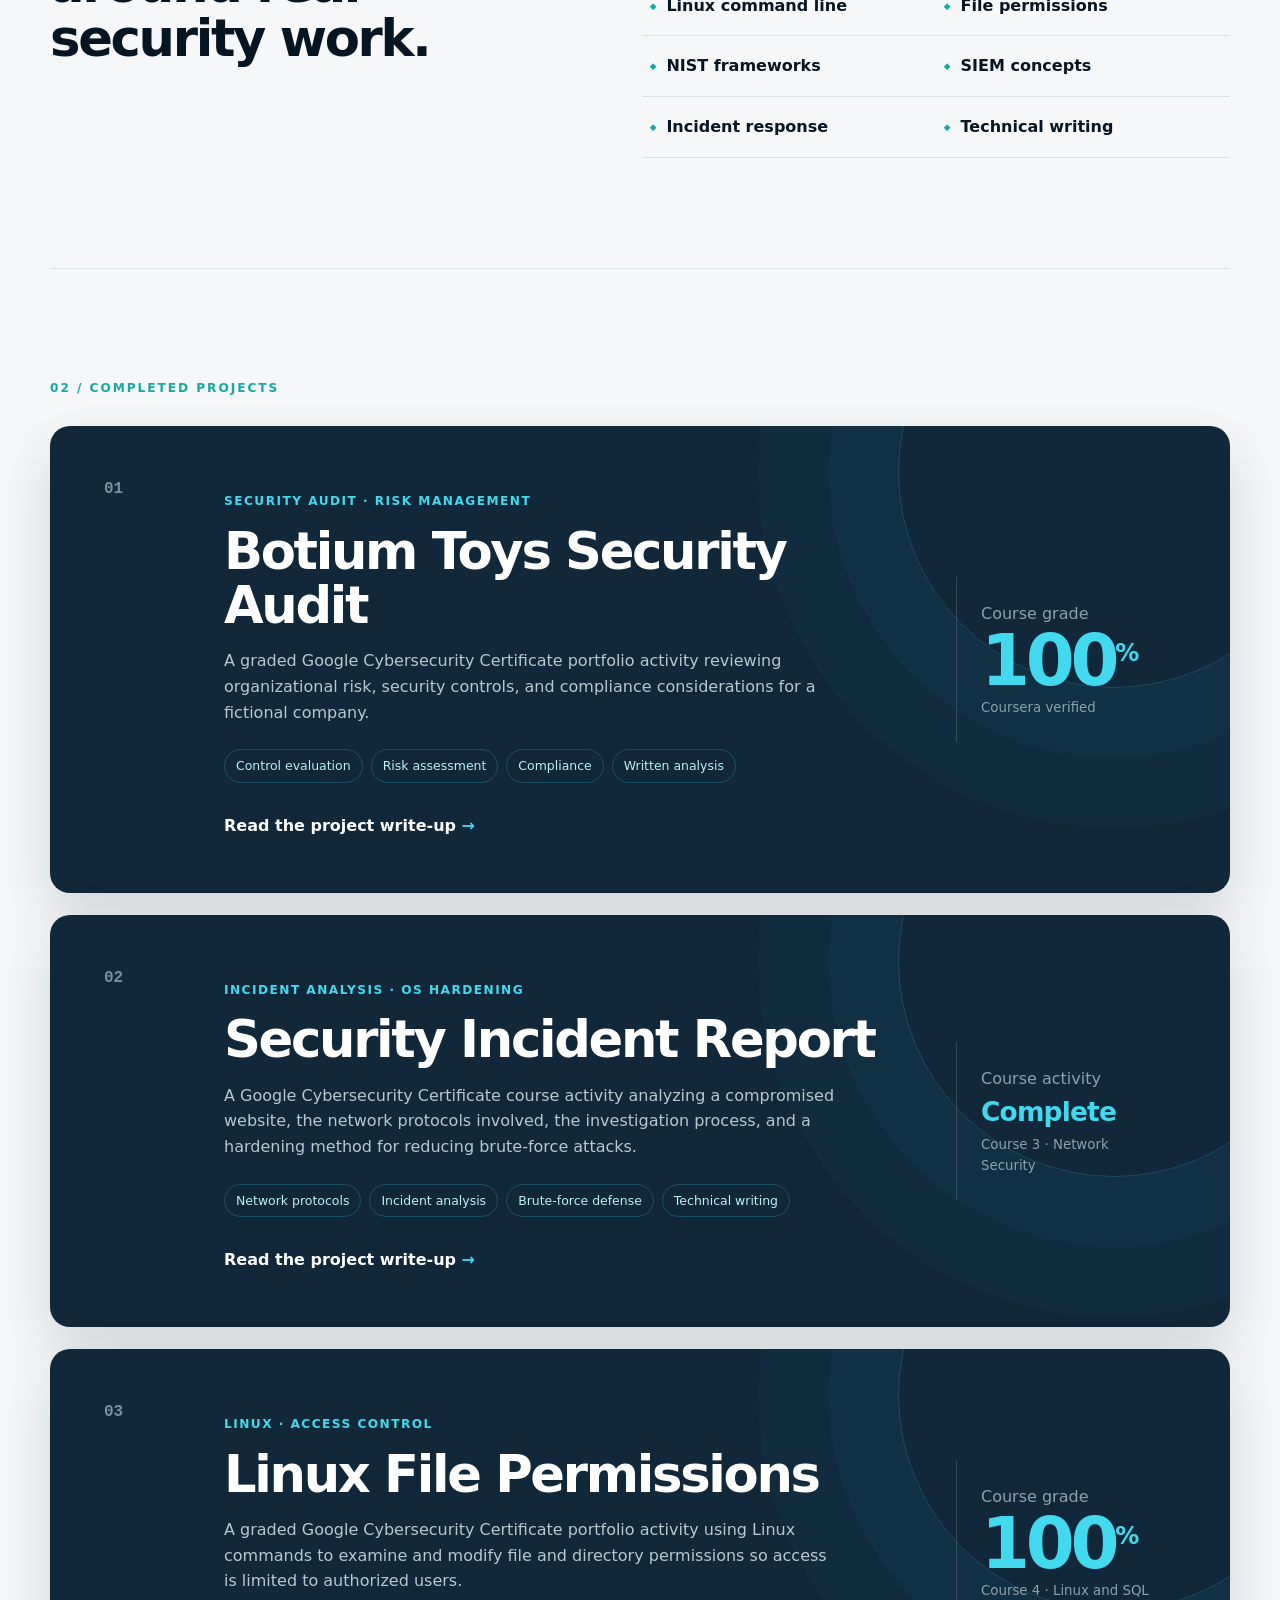
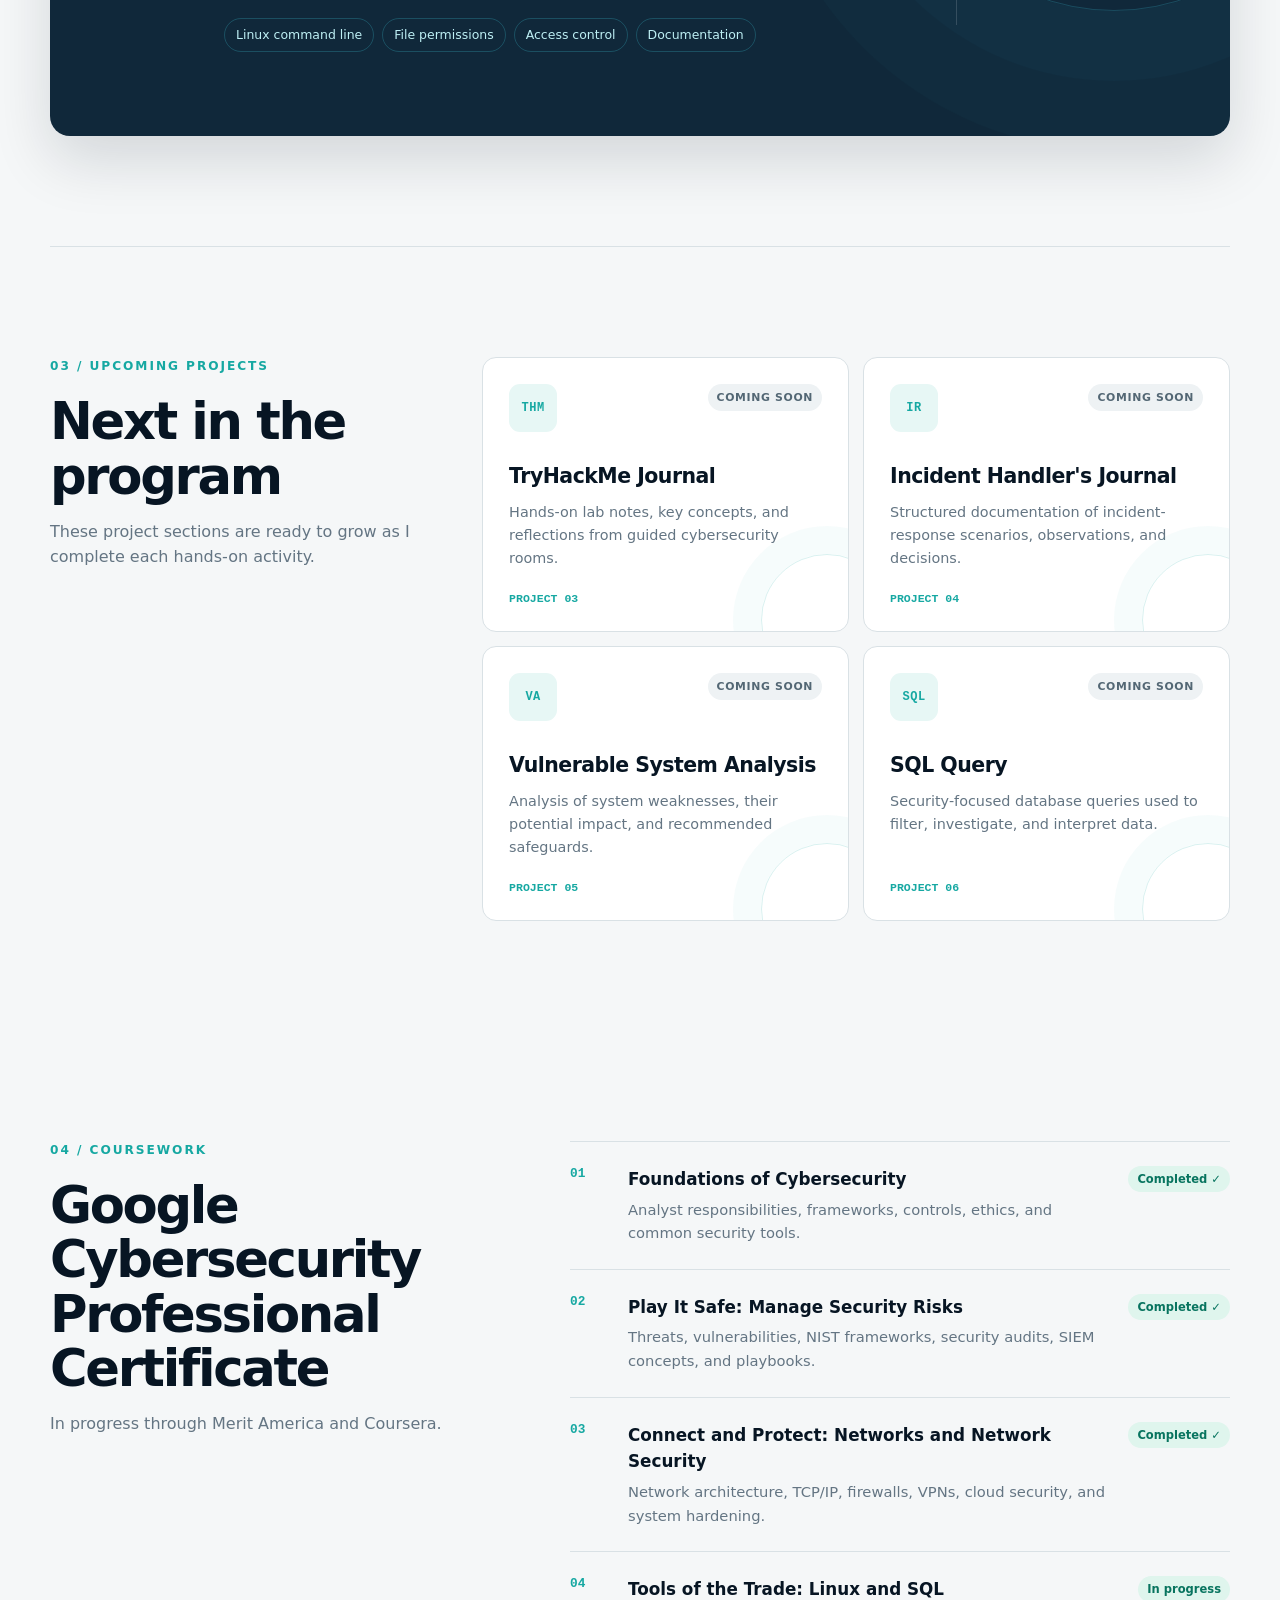
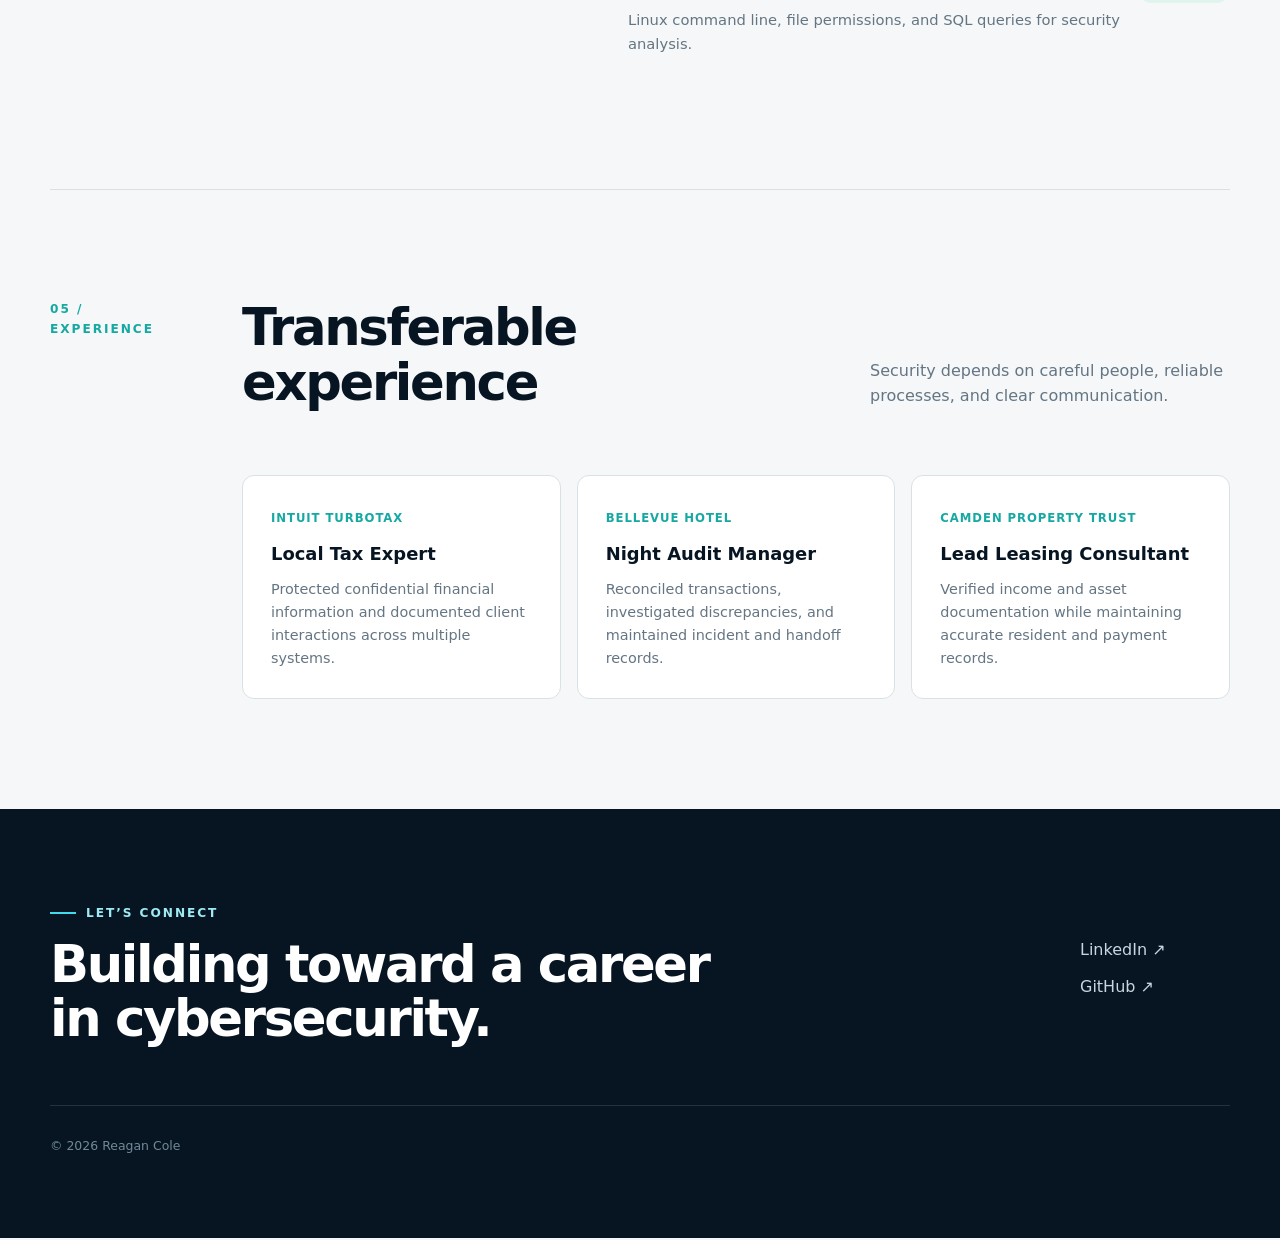
==== commit db339975: "Add Linux File Permissions projecAdd Linux File Permissions project and Course 4 progresst card Adde" ====
--- a/index.html
+++ b/index.html
@@ -69,6 +69,8 @@
         <span>Security auditing</span>
         <span>Network security</span>
         <span>Security controls</span>
+        <span>Linux command line</span>
+        <span>File permissions</span>
         <span>NIST frameworks</span>
         <span>SIEM concepts</span>
         <span>Incident response</span>
@@ -119,6 +121,25 @@
           <small>Course 3 · Network Security</small>
         </div>
       </article>
+      <article class="project-card">
+        <div class="project-number">03</div>
+        <div class="project-main">
+          <p class="project-kicker">Linux · Access control</p>
+          <h2>Linux File Permissions</h2>
+          <p>A graded Google Cybersecurity Certificate portfolio activity using Linux commands to examine and modify file and directory permissions so access is limited to authorized users.</p>
+          <ul class="project-tags" aria-label="Project skills">
+            <li>Linux command line</li>
+            <li>File permissions</li>
+            <li>Access control</li>
+            <li>Documentation</li>
+          </ul>
+        </div>
+        <div class="score" aria-label="Project grade: 100 percent">
+          <span>Course grade</span>
+          <strong>100<sup>%</sup></strong>
+          <small>Course 4 · Linux and SQL</small>
+        </div>
+      </article>
       </div>
     </section>
 
@@ -181,6 +202,11 @@
           <span class="course-index">03</span>
           <div><strong>Connect and Protect: Networks and Network Security</strong><p>Network architecture, TCP/IP, firewalls, VPNs, cloud security, and system hardening.</p></div>
           <span class="complete">Completed ✓</span>
+        </li>
+        <li>
+          <span class="course-index">04</span>
+          <div><strong>Tools of the Trade: Linux and SQL</strong><p>Linux command line, file permissions, and SQL queries for security analysis.</p></div>
+          <span class="complete">In progress</span>
         </li>
       </ol>
     </section>
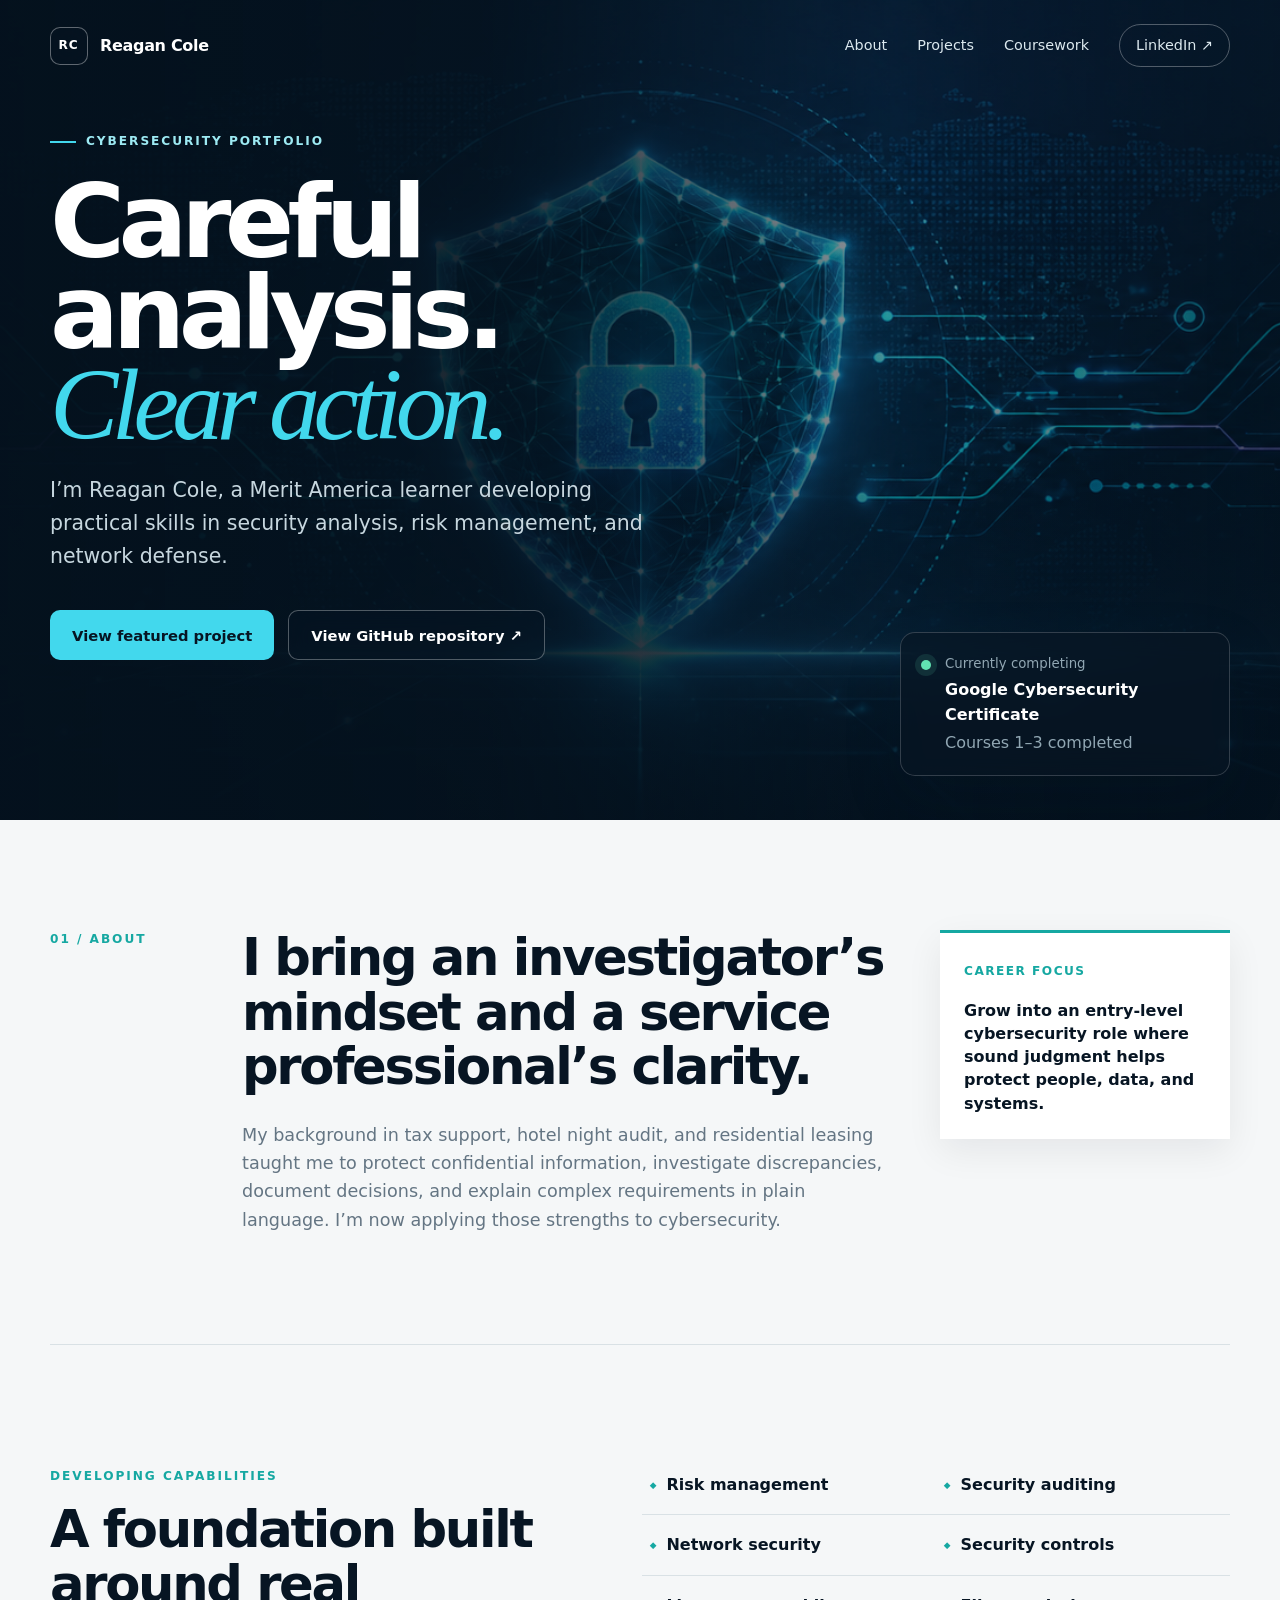
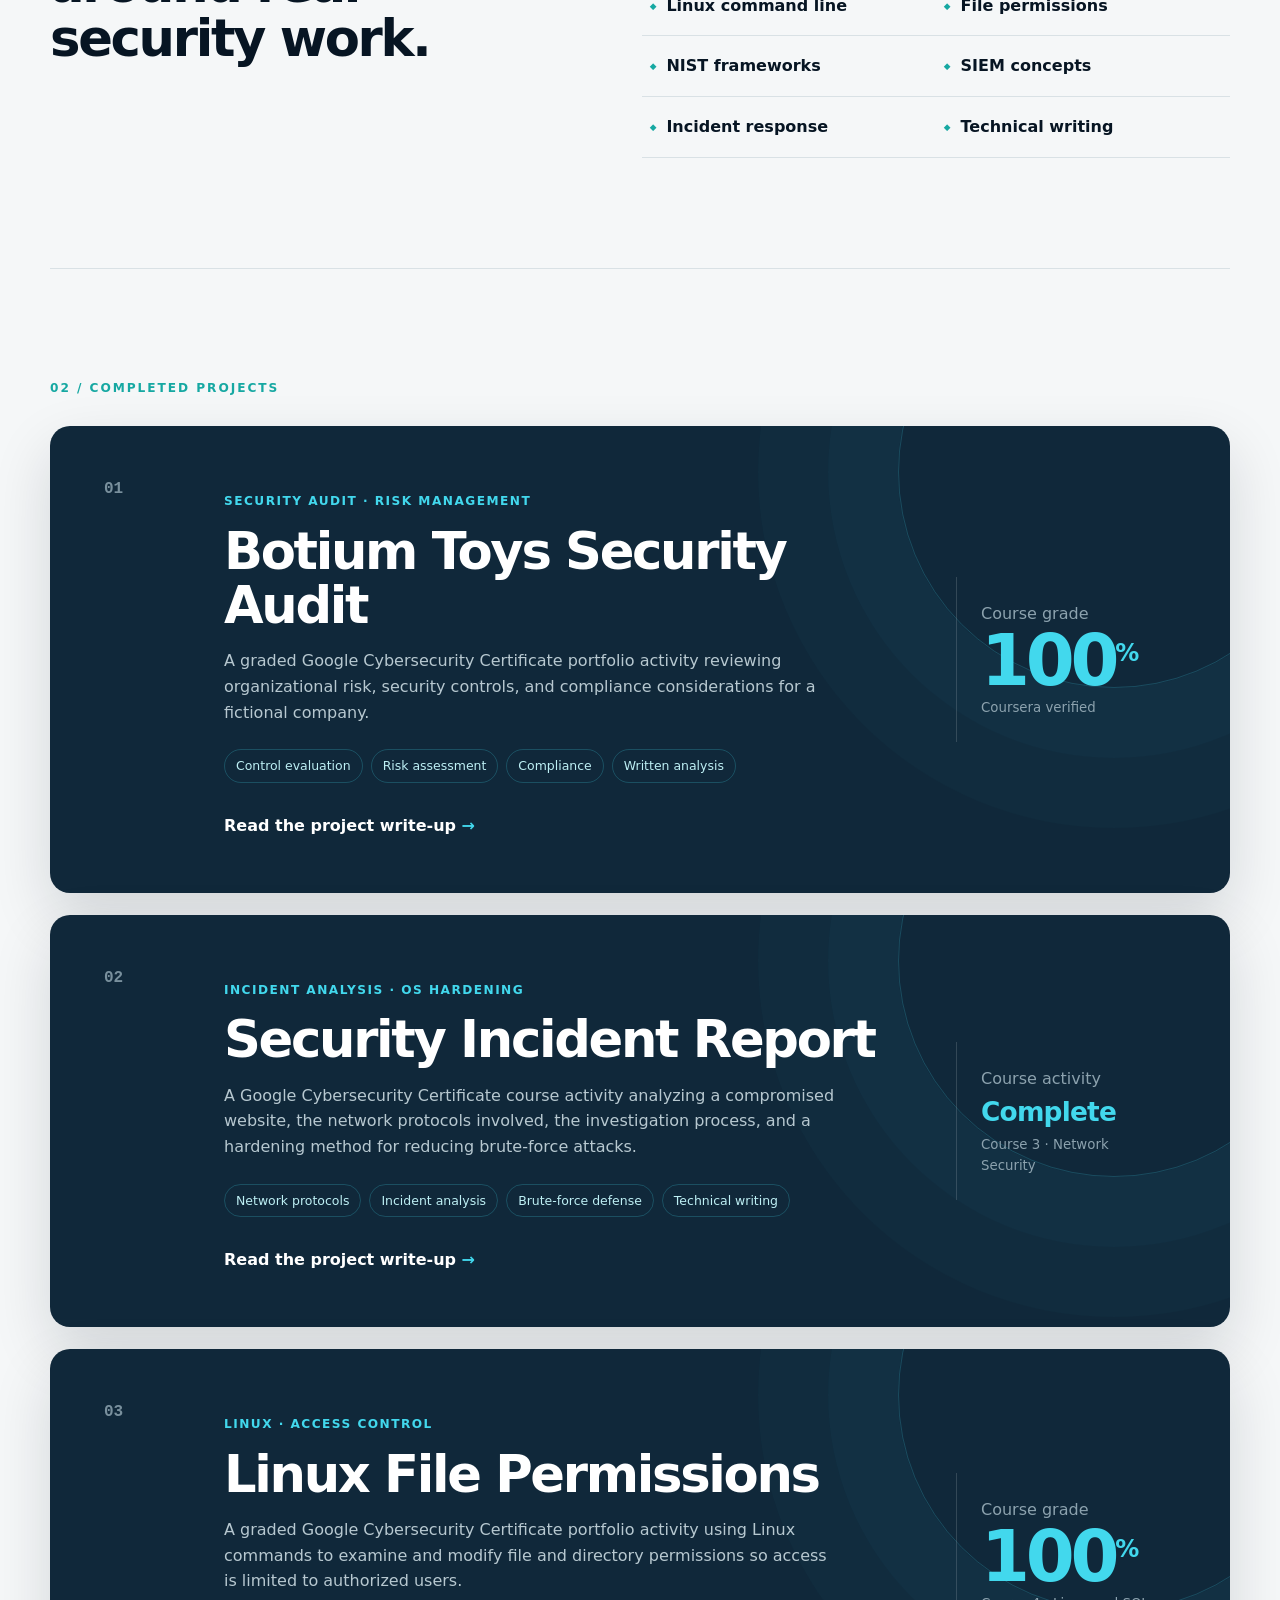
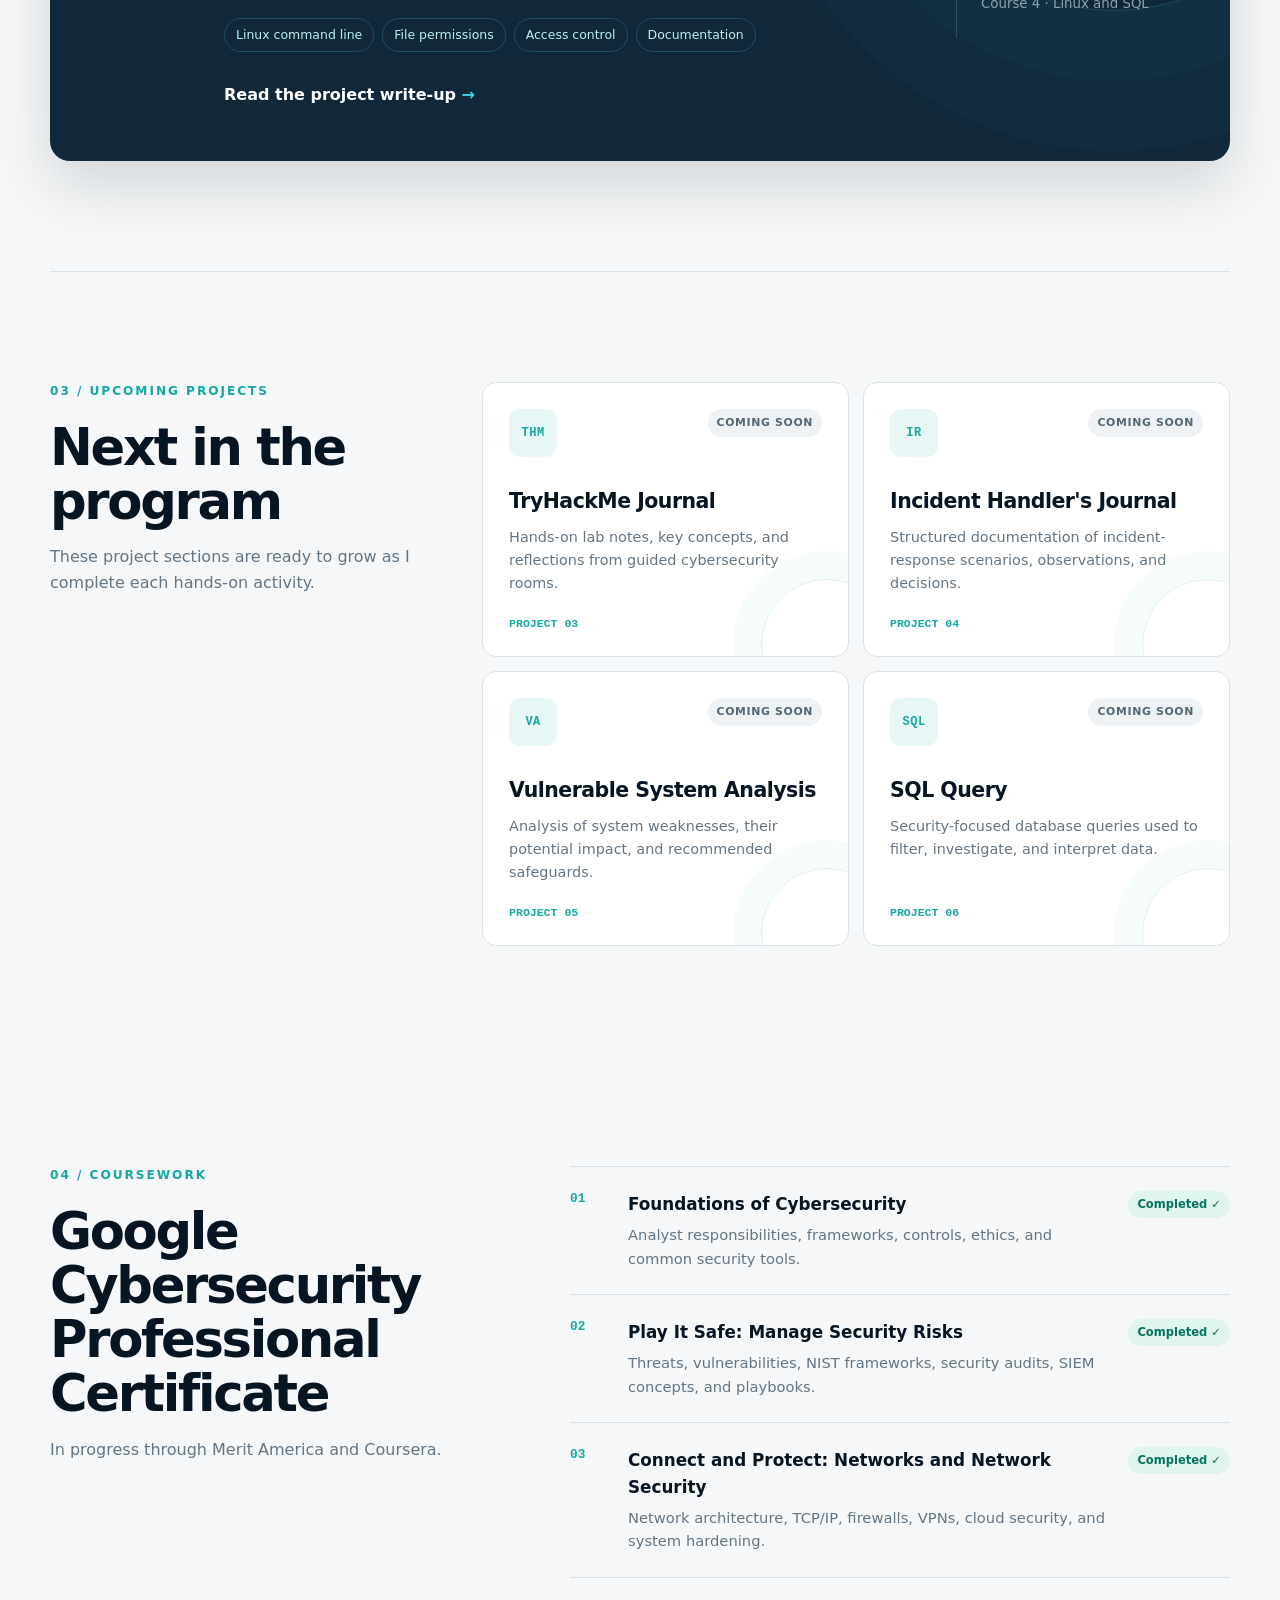
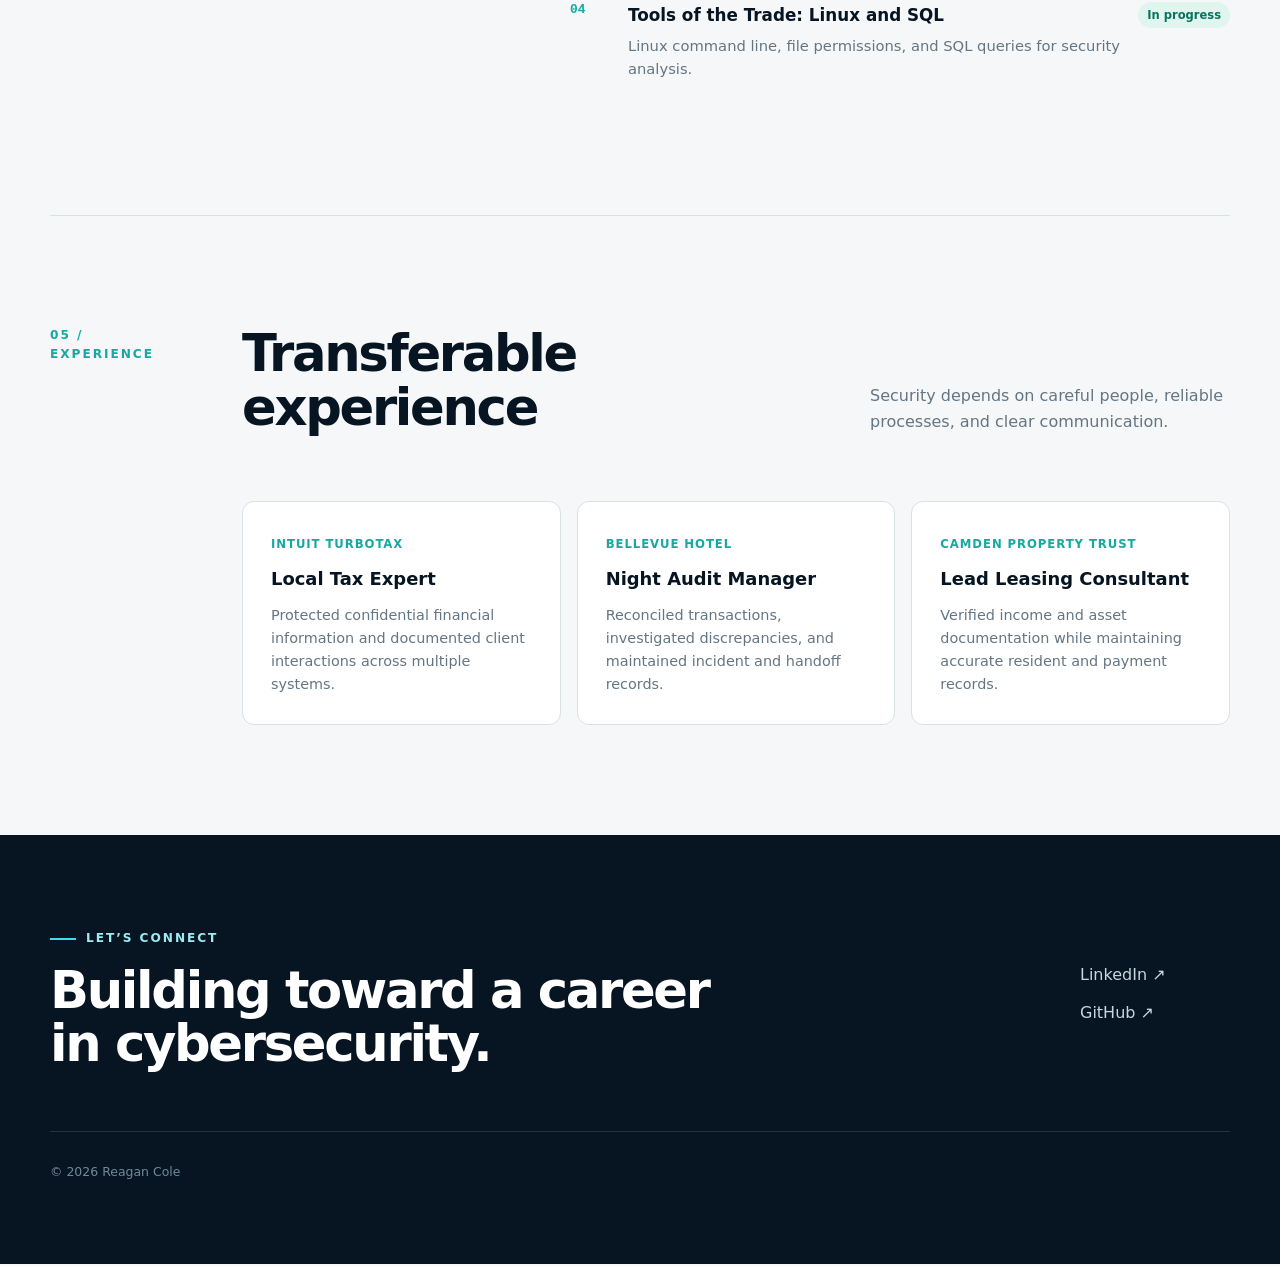
==== commit 13295b29: "Add link to project write-up in index.html" ====
--- a/index.html
+++ b/index.html
@@ -133,6 +133,7 @@
             <li>Access control</li>
             <li>Documentation</li>
           </ul>
+          <a class="text-link" href="projects/linux-file-permissions/">Read the project write-up <span>→</span></a>
         </div>
         <div class="score" aria-label="Project grade: 100 percent">
           <span>Course grade</span>
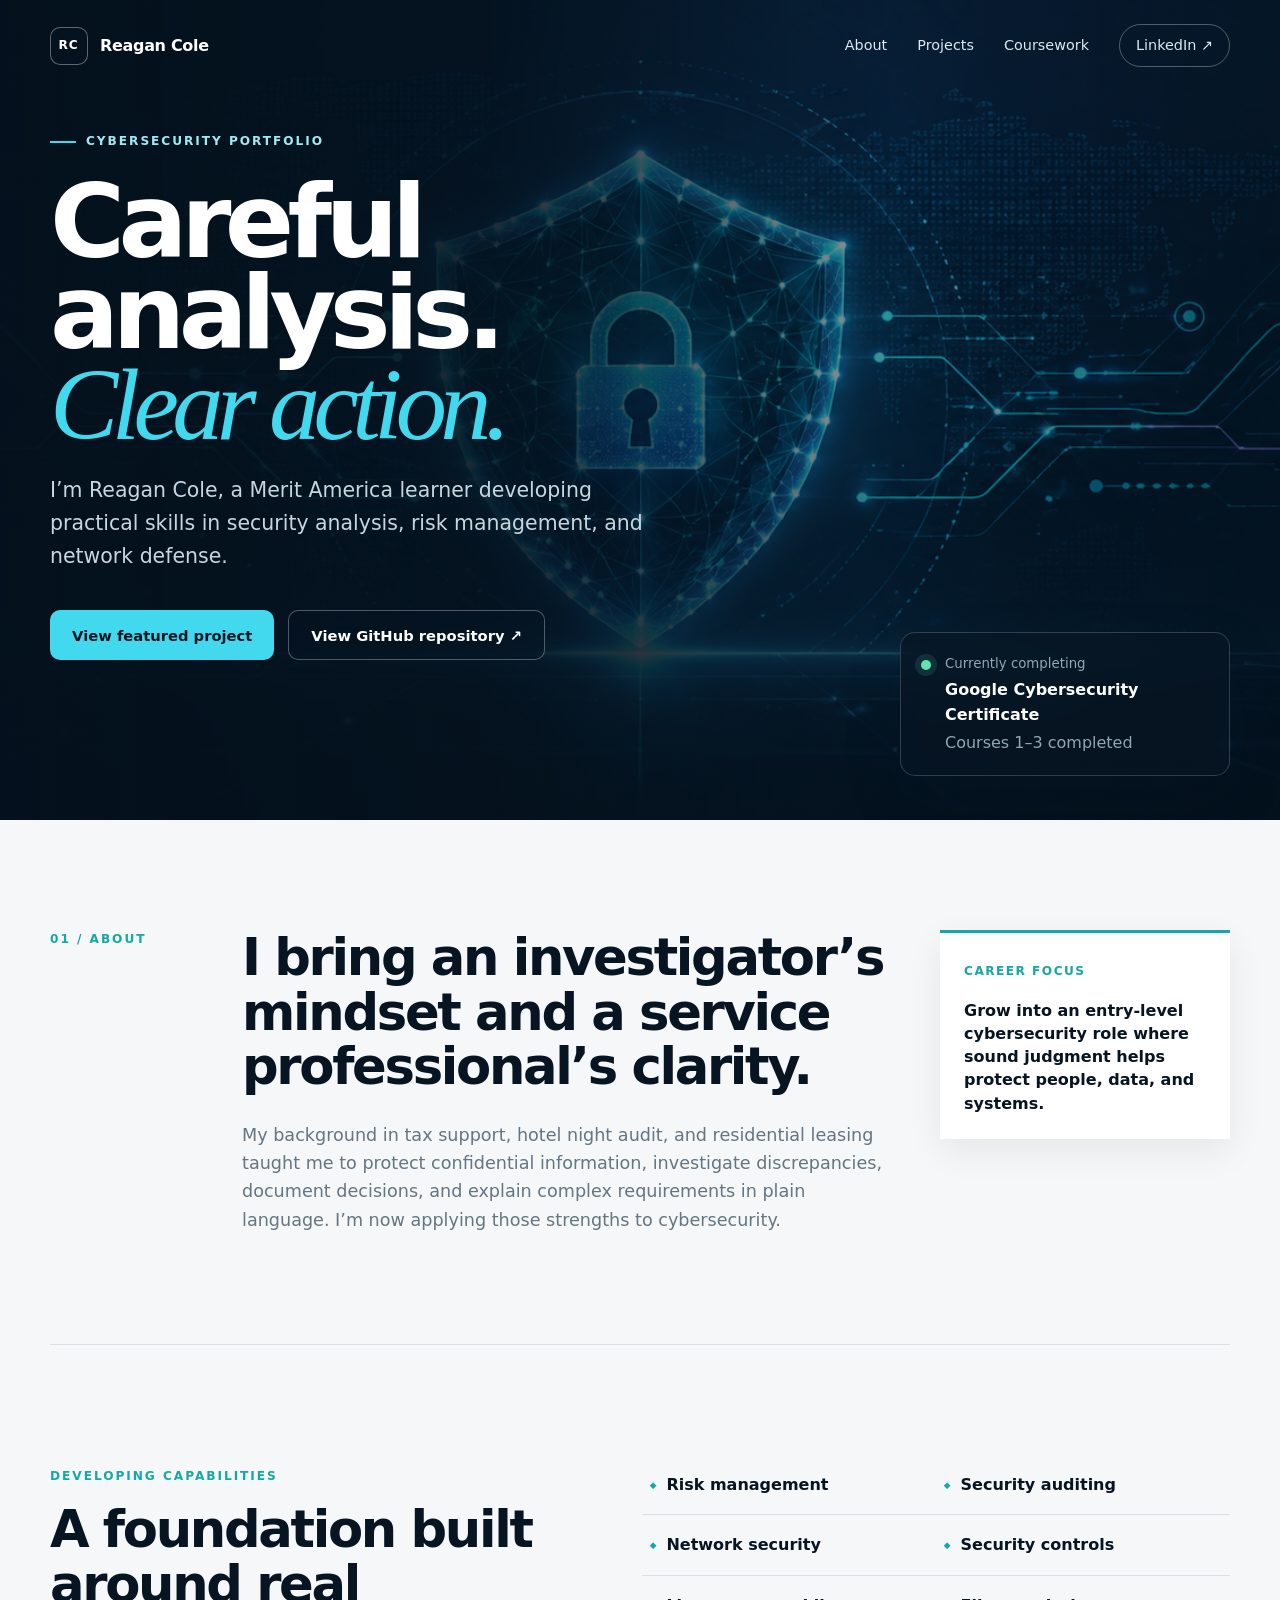
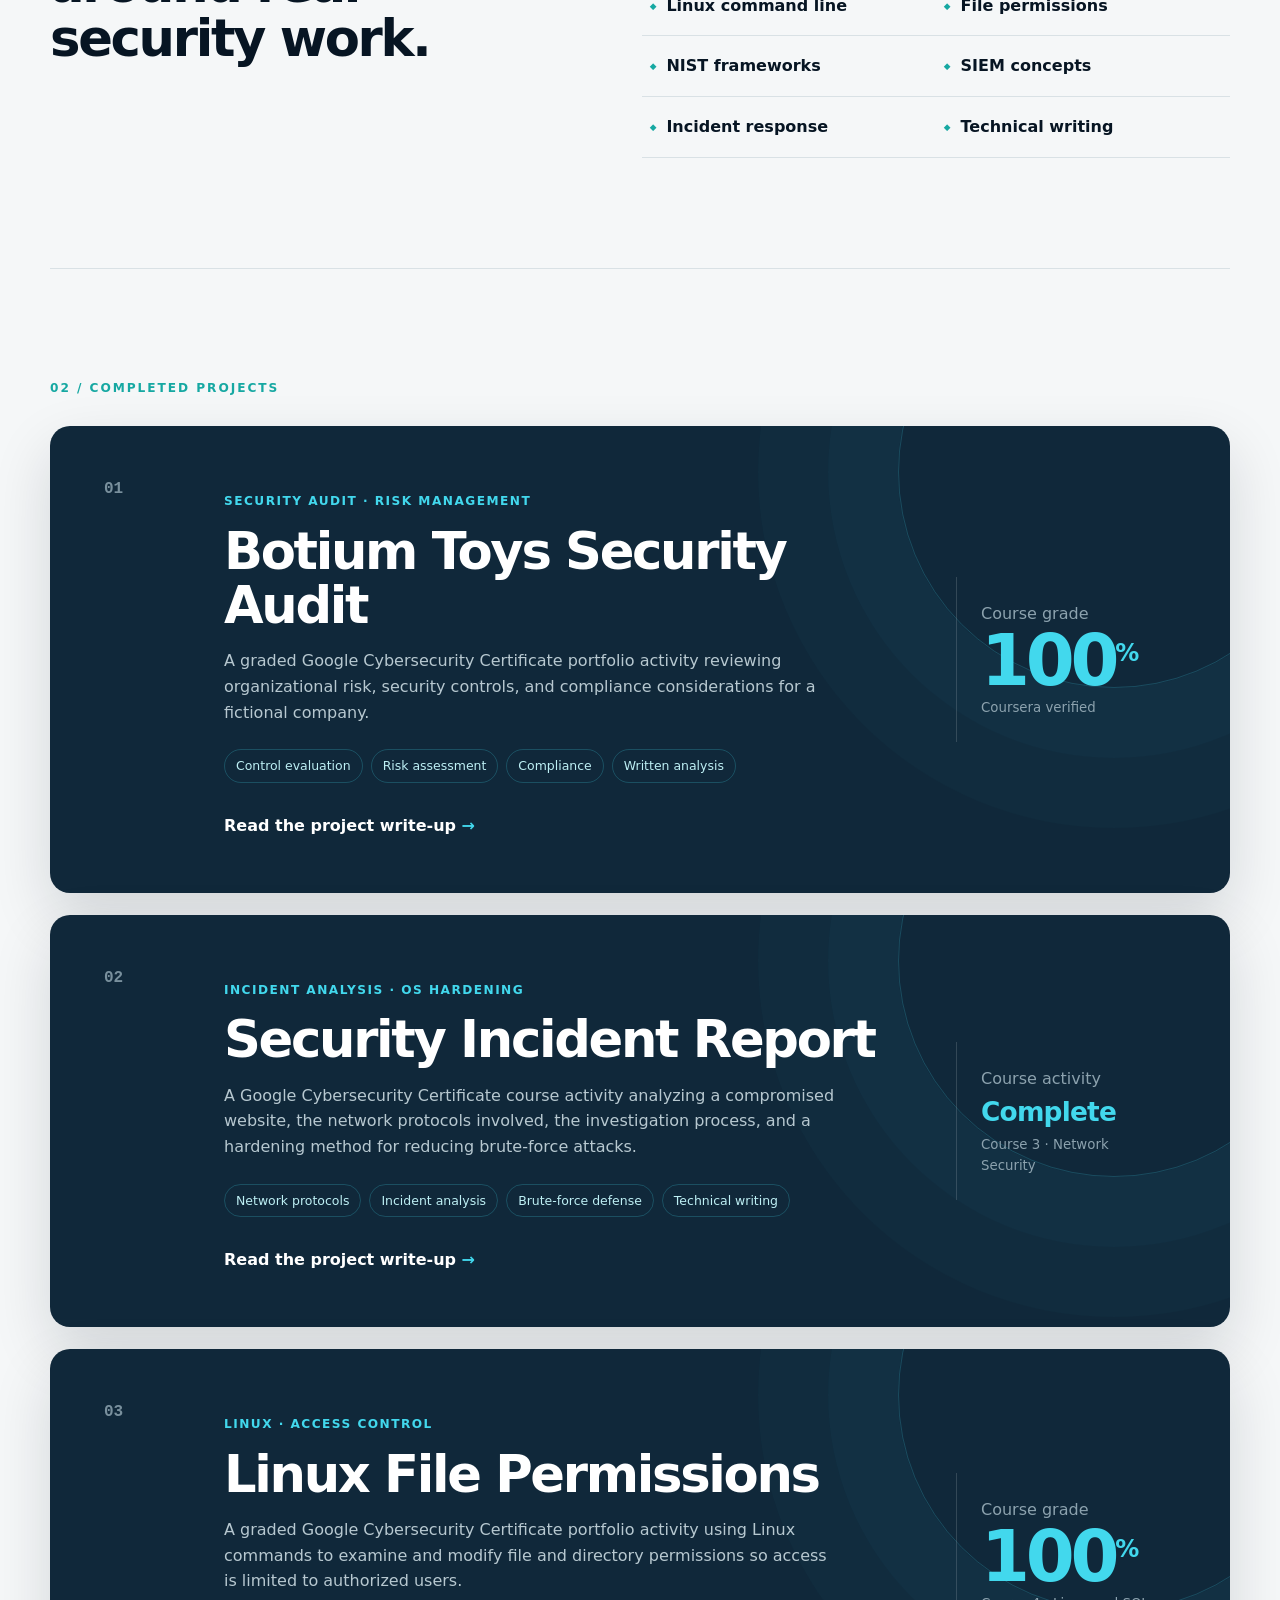
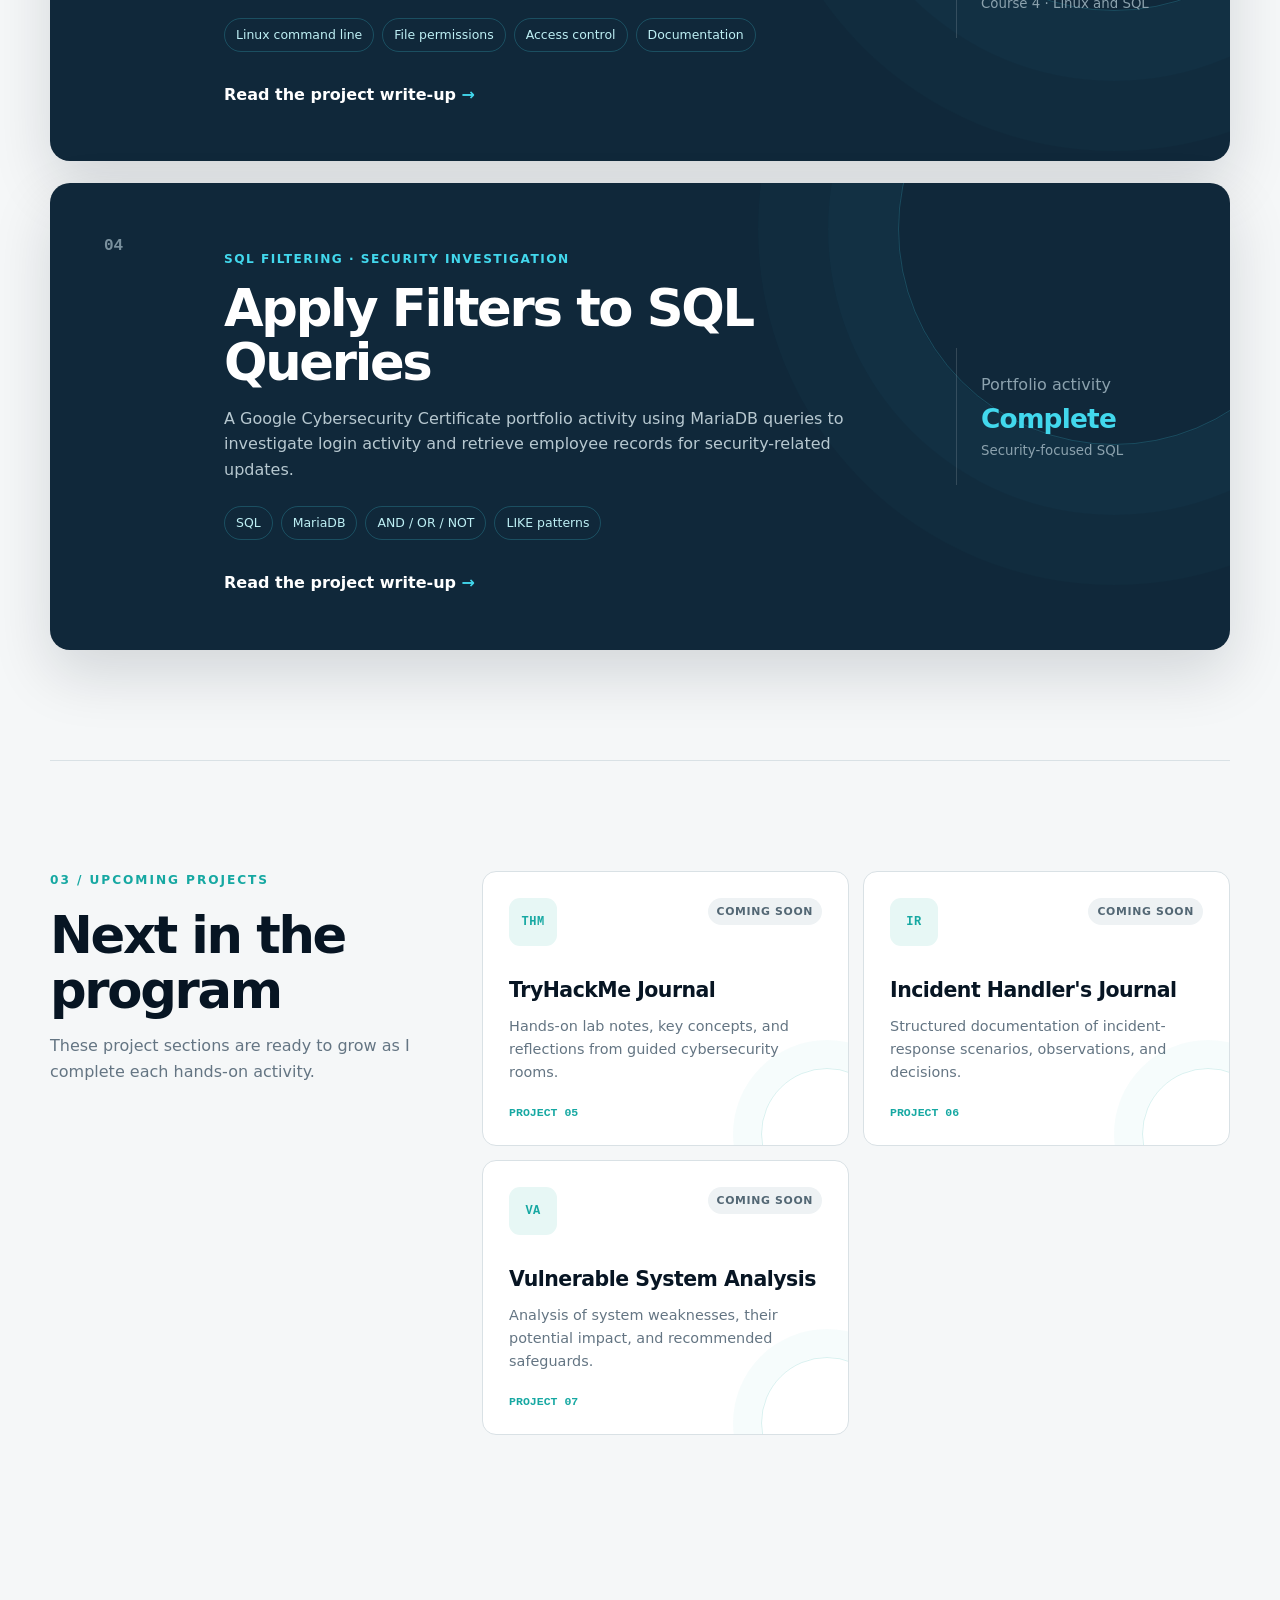
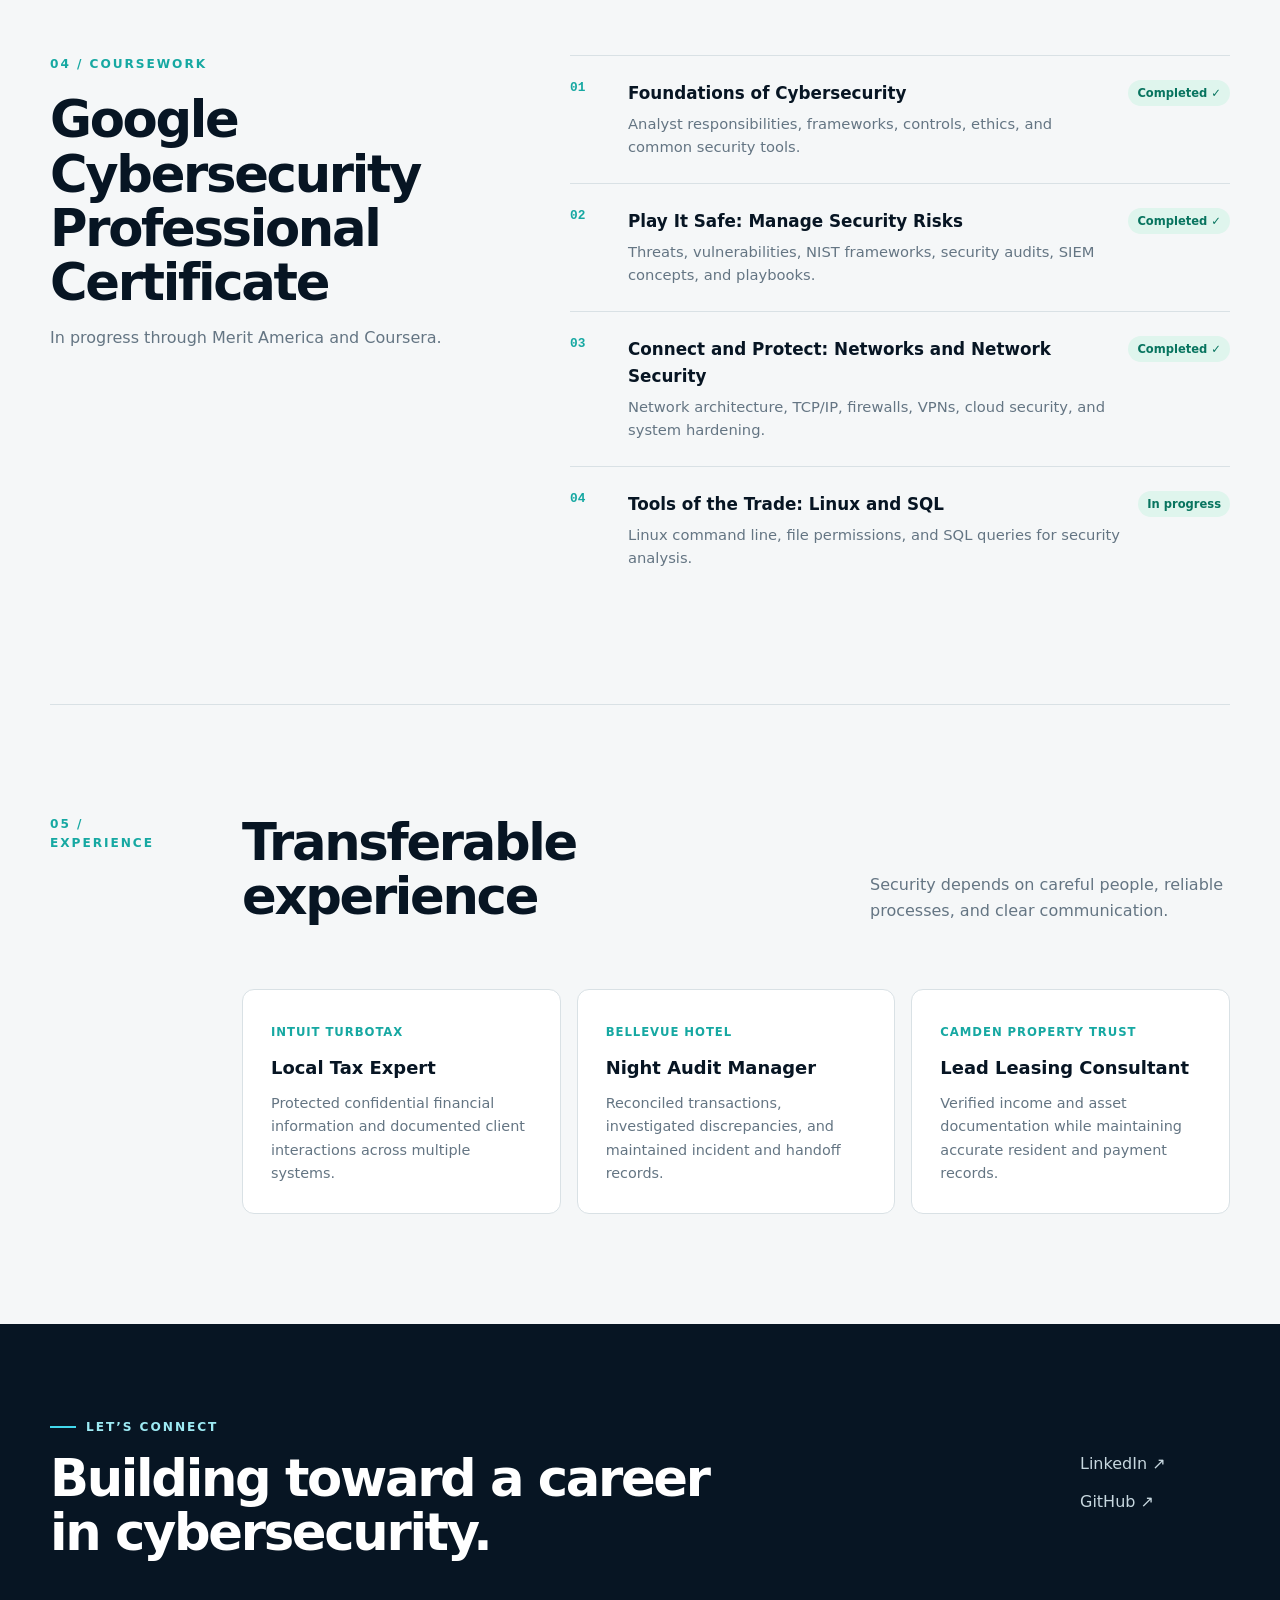
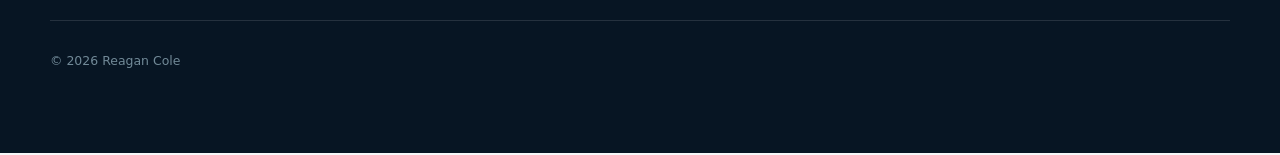
==== commit 7fb6e907: "Add SQL query filtering portfolio project" ====
--- a/index.html
+++ b/index.html
@@ -141,6 +141,26 @@
           <small>Course 4 · Linux and SQL</small>
         </div>
       </article>
+      <article class="project-card">
+        <div class="project-number">04</div>
+        <div class="project-main">
+          <p class="project-kicker">SQL filtering · Security investigation</p>
+          <h2>Apply Filters to SQL Queries</h2>
+          <p>A Google Cybersecurity Certificate portfolio activity using MariaDB queries to investigate login activity and retrieve employee records for security-related updates.</p>
+          <ul class="project-tags" aria-label="Project skills">
+            <li>SQL</li>
+            <li>MariaDB</li>
+            <li>AND / OR / NOT</li>
+            <li>LIKE patterns</li>
+          </ul>
+          <a class="text-link" href="projects/sql-query-filters/">Read the project write-up <span>→</span></a>
+        </div>
+        <div class="score project-status" aria-label="Project status: completed">
+          <span>Portfolio activity</span>
+          <strong>Complete</strong>
+          <small>Security-focused SQL</small>
+        </div>
+      </article>
       </div>
     </section>
 
@@ -156,28 +176,21 @@
           <span class="coming-soon">Coming Soon</span>
           <h3>TryHackMe Journal</h3>
           <p>Hands-on lab notes, key concepts, and reflections from guided cybersecurity rooms.</p>
-          <span class="project-sequence">Project 03</span>
+          <span class="project-sequence">Project 05</span>
         </article>
         <article class="upcoming-card" id="incident-handlers-journal">
           <div class="upcoming-icon" aria-hidden="true">IR</div>
           <span class="coming-soon">Coming Soon</span>
           <h3>Incident Handler's Journal</h3>
           <p>Structured documentation of incident-response scenarios, observations, and decisions.</p>
-          <span class="project-sequence">Project 04</span>
+          <span class="project-sequence">Project 06</span>
         </article>
         <article class="upcoming-card" id="vulnerable-system-analysis">
           <div class="upcoming-icon" aria-hidden="true">VA</div>
           <span class="coming-soon">Coming Soon</span>
           <h3>Vulnerable System Analysis</h3>
           <p>Analysis of system weaknesses, their potential impact, and recommended safeguards.</p>
-          <span class="project-sequence">Project 05</span>
-        </article>
-        <article class="upcoming-card" id="sql-query">
-          <div class="upcoming-icon" aria-hidden="true">SQL</div>
-          <span class="coming-soon">Coming Soon</span>
-          <h3>SQL Query</h3>
-          <p>Security-focused database queries used to filter, investigate, and interpret data.</p>
-          <span class="project-sequence">Project 06</span>
+          <span class="project-sequence">Project 07</span>
         </article>
       </div>
     </section>
